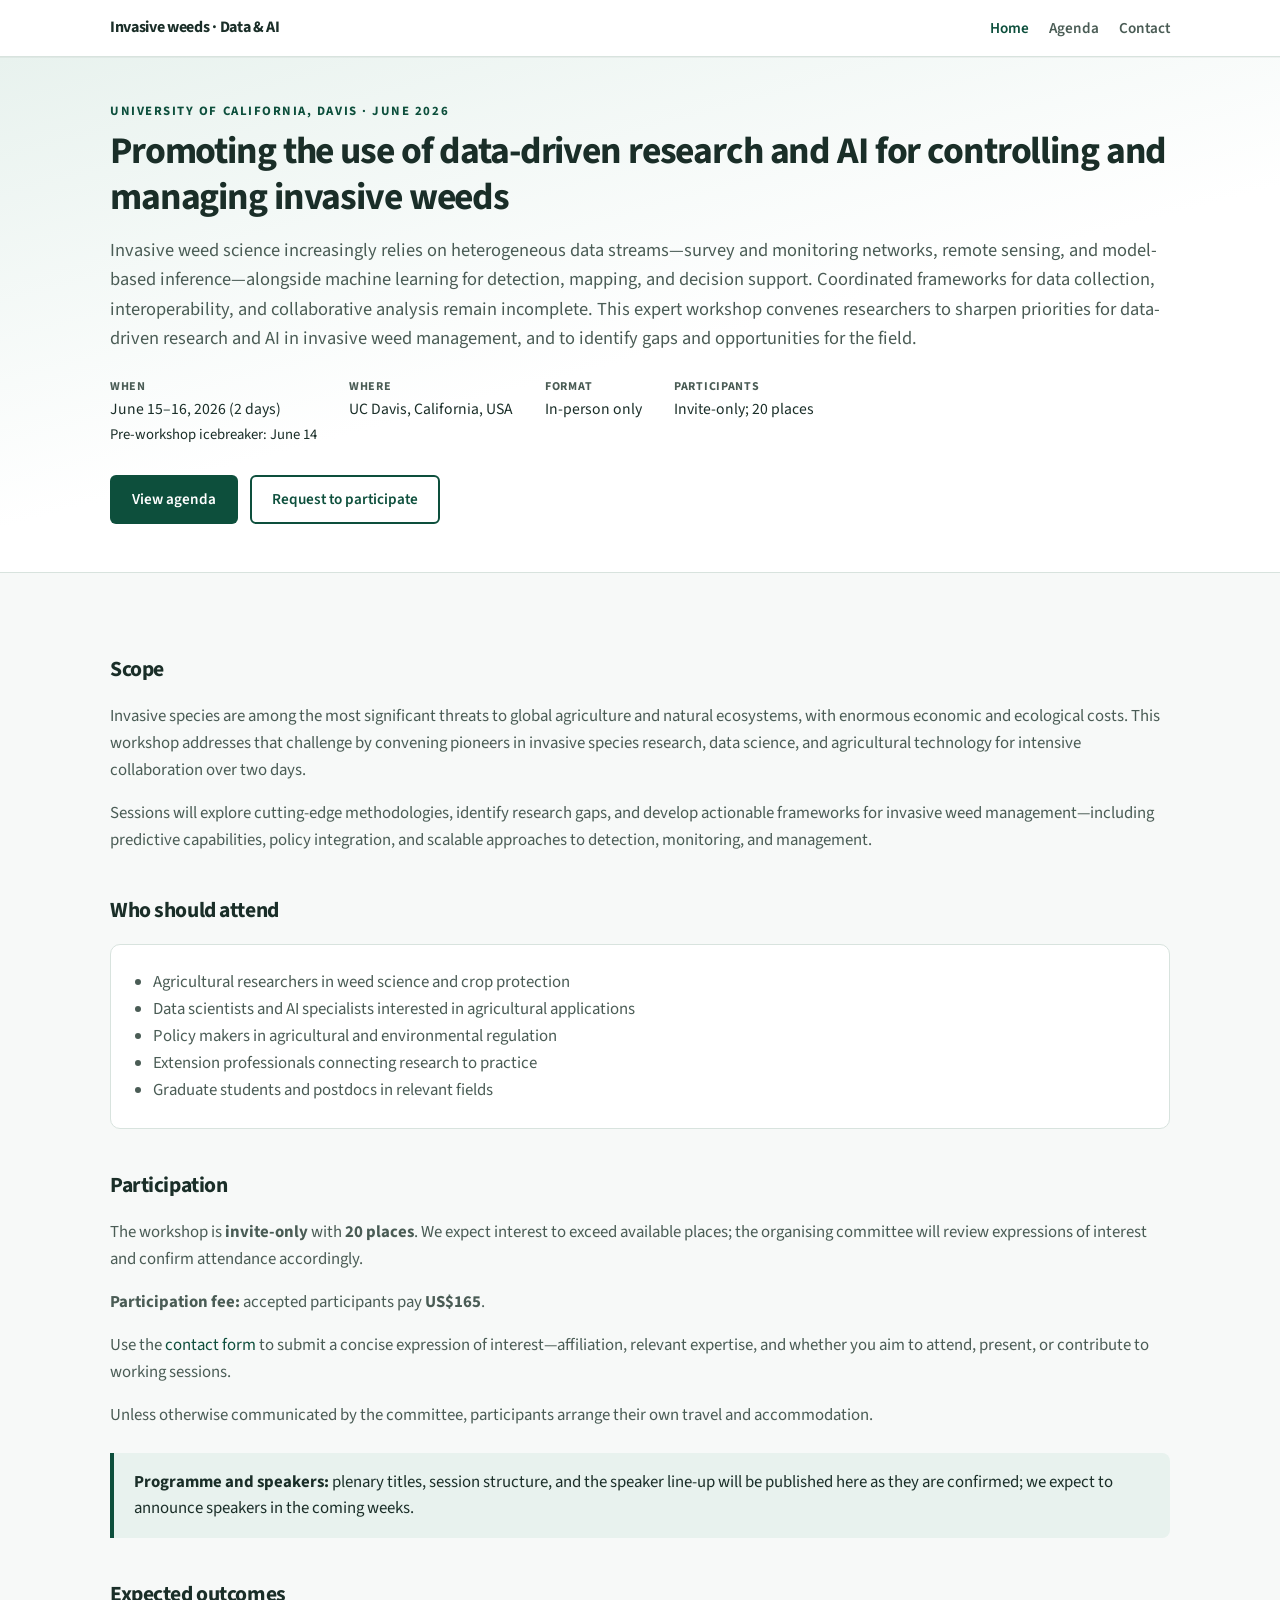
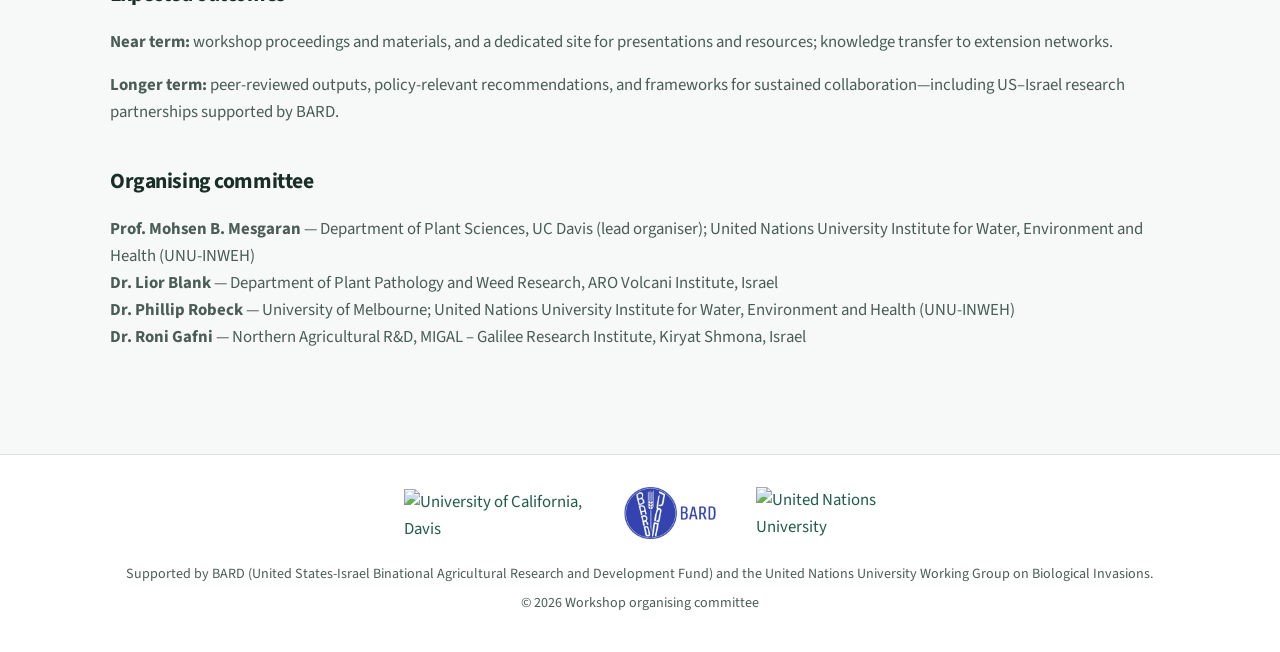
==== index.html @ 4802b9c0 "updated application form, map and access details" ====
<!DOCTYPE html>
<html lang="en">
  <head>
    <meta charset="utf-8" />
    <meta name="viewport" content="width=device-width, initial-scale=1" />
    <!-- Google tag (gtag.js) -->
    <script async src="https://www.googletagmanager.com/gtag/js?id=G-GEGCJ9L7WZ"></script>
    <script>
      window.dataLayer = window.dataLayer || [];
      function gtag(){dataLayer.push(arguments);}
      gtag("js", new Date());
      gtag("config", "G-GEGCJ9L7WZ");
    </script>
    <link rel="preconnect" href="https://fonts.googleapis.com" />
    <link rel="preconnect" href="https://fonts.gstatic.com" crossorigin />
    <link
      href="https://fonts.googleapis.com/css2?family=Source+Sans+3:ital,wght@0,400;0,600;0,700;1,400&display=swap"
      rel="stylesheet"
    />
    <link rel="stylesheet" href="css/styles.css" />

    <title>Data-driven research &amp; AI for invasive weeds — UC Davis Workshop 2026</title>
    <meta
      name="description"
      content="Invite-only UC Davis workshop (June 2026): data, models, and AI for invasive weeds. 20 places; US$165 participation fee for accepted attendees. BARD and UNU supported."
    />
  </head>
  <body>
    <div class="page-shell">
      <header class="site-header">
        <div class="site-header__inner">
          <p class="site-title">
            <a href="index.html">Invasive weeds · Data &amp; AI</a>
          </p>
          <nav aria-label="Primary">
            <ul class="nav">
              <li><a href="index.html" aria-current="page">Home</a></li>
              <li><a href="agenda.html">Agenda</a></li>
              <li><a href="contact.html">Contact</a></li>
            </ul>
          </nav>
        </div>
      </header>

      <section class="hero">
        <div class="hero__inner">
          <p class="hero__eyebrow">University of California, Davis · June 2026</p>
          <h1>
            Promoting the use of data-driven research and AI for controlling and managing
            invasive weeds
          </h1>
          <p class="hero__lead">
            Invasive weed science increasingly relies on heterogeneous data streams—survey and
            monitoring networks, remote sensing, and model-based inference—alongside machine
            learning for detection, mapping, and decision support. Coordinated frameworks for
            data collection, interoperability, and collaborative analysis remain incomplete. This
            expert workshop convenes researchers to sharpen priorities for data-driven research
            and AI in invasive weed management, and to identify gaps and opportunities for the
            field.
          </p>
          <ul class="hero__meta">
            <li>
              <div>
                <strong>When</strong>
                June 15–16, 2026 (2 days)<br />
                <span style="font-size:0.92rem">Pre-workshop icebreaker: June 14</span>
              </div>
            </li>
            <li>
              <div>
                <strong>Where</strong>
                UC Davis, California, USA
              </div>
            </li>
            <li>
              <div>
                <strong>Format</strong>
                In-person only
              </div>
            </li>
            <li>
              <div>
                <strong>Participants</strong>
                Invite-only; 20 places
              </div>
            </li>
          </ul>
          <div class="hero__actions">
            <a class="btn btn--primary" href="agenda.html">View agenda</a>
            <a class="btn btn--secondary" href="contact.html">Request to participate</a>
          </div>
        </div>
      </section>

      <main>
        <section>
          <h2>Scope</h2>
          <p>
            Invasive species are among the most significant threats to global agriculture and
            natural ecosystems, with enormous economic and ecological costs. This workshop
            addresses that challenge by convening pioneers in invasive species research, data
            science, and agricultural technology for intensive collaboration over two days.
          </p>
          <p>
            Sessions will explore cutting-edge methodologies, identify research gaps, and
            develop actionable frameworks for invasive weed management—including predictive
            capabilities, policy integration, and scalable approaches to detection,
            monitoring, and management.
          </p>
        </section>

        <section>
          <h2>Who should attend</h2>
          <div class="card">
            <ul style="margin:0;padding-left:1.25rem;color:var(--color-muted)">
              <li>Agricultural researchers in weed science and crop protection</li>
              <li>Data scientists and AI specialists interested in agricultural applications</li>
              <li>Policy makers in agricultural and environmental regulation</li>
              <li>Extension professionals connecting research to practice</li>
              <li>Graduate students and postdocs in relevant fields</li>
            </ul>
          </div>
        </section>

        <section>
          <h2>Participation</h2>
          <p>
            The workshop is <strong>invite-only</strong> with <strong>20 places</strong>. We expect
            interest to exceed available places; the organising committee will review expressions of
            interest and confirm attendance accordingly.
          </p>
          <p>
            <strong>Participation fee:</strong> accepted participants pay <strong>US$165</strong>.
          </p>
          <p>
            Use the <a href="contact.html">contact form</a> to submit a concise expression of
            interest—affiliation, relevant expertise, and whether you aim to attend, present, or
            contribute to working sessions.
          </p>
          <p>
            Unless otherwise communicated by the committee, participants arrange their own travel
            and accommodation.
          </p>
          <div class="callout">
            <p>
              <strong>Programme and speakers:</strong> plenary titles, session structure, and the
              speaker line-up will be published here as they are confirmed; we expect to announce
              speakers in the coming weeks.
            </p>
          </div>
        </section>

        <section>
          <h2>Expected outcomes</h2>
          <p>
            <strong>Near term:</strong> workshop proceedings and materials, and a dedicated
            site for presentations and resources; knowledge transfer to extension networks.
          </p>
          <p>
            <strong>Longer term:</strong> peer-reviewed outputs, policy-relevant
            recommendations, and frameworks for sustained collaboration—including US–Israel
            research partnerships supported by BARD.
          </p>
        </section>

        <section>
          <h2>Organising committee</h2>
          <p>
            <strong>Prof. Mohsen B. Mesgaran</strong> — Department of Plant Sciences, UC Davis (lead organiser); United Nations University Institute for Water, Environment and Health (UNU-INWEH)<br />
            <strong>Dr. Lior Blank</strong> — Department of Plant Pathology and Weed Research, ARO Volcani Institute, Israel<br />
            <strong>Dr. Phillip Robeck</strong> — University of Melbourne; United Nations University Institute for Water, Environment and Health (UNU-INWEH)<br />
            <strong>Dr. Roni Gafni</strong> — Northern Agricultural R&amp;D, MIGAL – Galilee Research Institute, Kiryat Shmona, Israel
          </p>
        </section>
      </main>

      <footer class="site-footer">
        <div class="site-footer__inner">
          <div class="footer-logos">
            <a href="https://www.ucdavis.edu/" title="University of California, Davis">
              <img
                src="https://regulatedplants.unu.edu/static/img/UCD-plant-science-logo.png"
                alt="University of California, Davis"
                width="180"
                height="48"
              />
            </a>
            <a href="https://www.bard-isus.com/" title="BARD — Binational Agricultural R&amp;D">
              <img
                src="assets/bard-logo.png"
                alt="BARD — United States-Israel Binational Agricultural Research and Development Fund"
                width="200"
                height="52"
              />
            </a>
            <a href="https://unu.edu/" title="United Nations University">
              <img
                src="https://regulatedplants.unu.edu/static/img/UNU-INWEH_LOGO_NV.svg"
                alt="United Nations University"
                width="120"
                height="52"
              />
            </a>
          </div>
          <div class="footer-meta">
            <p>
              Supported by BARD (United States-Israel Binational Agricultural Research and
              Development Fund) and the United Nations University Working Group on Biological
              Invasions.
            </p>
            <p>© 2026 Workshop organising committee</p>
          </div>
        </div>
      </footer>

    </div>
  </body>
</html>
---- css/styles.css ----
/* Workshop site — layout inspired by clean academic landing pages */

:root {
  --color-bg: #f7f9f8;
  --color-surface: #ffffff;
  --color-text: #1a2e28;
  --color-muted: #4a5c55;
  --color-accent: #0d4f3c;
  --color-accent-light: #e8f2ee;
  --color-border: #d8e3de;
  --font-sans: "Source Sans 3", "Segoe UI", system-ui, sans-serif;
  --max-width: 1100px;
  --header-height: 56px;
}

*, *::before, *::after { box-sizing: border-box; }
html { scroll-behavior: smooth; }
body {
  margin: 0;
  min-height: 100vh;
  font-family: var(--font-sans);
  font-size: 1.05rem;
  line-height: 1.6;
  color: var(--color-text);
  background: var(--color-bg);
}
a { color: var(--color-accent); text-decoration: none; }
a:hover { text-decoration: underline; }

.site-header {
  position: sticky;
  top: 0;
  z-index: 100;
  background: var(--color-surface);
  border-bottom: 1px solid var(--color-border);
  box-shadow: 0 1px 0 rgba(0, 0, 0, 0.04);
}
.site-header__inner {
  max-width: var(--max-width);
  margin: 0 auto;
  padding: 0 1.25rem;
  height: var(--header-height);
  display: flex;
  align-items: center;
  justify-content: space-between;
  gap: 1rem;
}
.site-title { margin: 0; font-size: 1rem; font-weight: 700; letter-spacing: -0.02em; }
.site-title a { color: var(--color-text); text-decoration: none; }
.site-title a:hover { color: var(--color-accent); text-decoration: none; }

.nav {
  display: flex;
  flex-wrap: wrap;
  gap: 0.5rem 1.25rem;
  list-style: none;
  margin: 0;
  padding: 0;
}
.nav a { font-weight: 600; font-size: 0.95rem; color: var(--color-muted); }
.nav a:hover, .nav a[aria-current="page"] { color: var(--color-accent); text-decoration: none; }

.hero {
  background: linear-gradient(165deg, var(--color-accent-light) 0%, var(--color-surface) 55%);
  border-bottom: 1px solid var(--color-border);
}
.hero__inner { max-width: var(--max-width); margin: 0 auto; padding: 2.75rem 1.25rem 3rem; }
.hero__eyebrow {
  margin: 0 0 0.5rem;
  font-size: 0.8rem;
  font-weight: 700;
  letter-spacing: 0.12em;
  text-transform: uppercase;
  color: var(--color-accent);
}
.hero h1 {
  margin: 0 0 1rem;
  font-size: clamp(1.65rem, 4vw, 2.35rem);
  font-weight: 700;
  line-height: 1.2;
  letter-spacing: -0.03em;
}
.hero__lead {
  margin: 0 0 1.5rem;
  font-size: 1.15rem;
  color: var(--color-muted);
}
.hero__meta { display: flex; flex-wrap: wrap; gap: 1rem 2rem; margin: 0; padding: 0; list-style: none; }
.hero__meta li { font-size: 0.98rem; }
.hero__meta strong {
  display: block;
  font-size: 0.75rem;
  text-transform: uppercase;
  letter-spacing: 0.06em;
  color: var(--color-muted);
}
.hero__actions { margin-top: 1.75rem; display: flex; flex-wrap: wrap; gap: 0.75rem; }

.btn {
  display: inline-block;
  padding: 0.65rem 1.25rem;
  font-weight: 600;
  font-size: 0.95rem;
  border-radius: 6px;
  border: 2px solid transparent;
  cursor: pointer;
  font-family: inherit;
  text-decoration: none;
}
.btn--primary { background: var(--color-accent); color: #fff; }
.btn--primary:hover { filter: brightness(1.06); text-decoration: none; }
.btn--secondary { background: var(--color-surface); color: var(--color-accent); border-color: var(--color-accent); }
.btn--secondary:hover { background: var(--color-accent-light); text-decoration: none; }

main { max-width: var(--max-width); margin: 0 auto; padding: 2.5rem 1.25rem 4rem; }
main.narrow { max-width: 720px; }
section { margin-bottom: 2.5rem; }
section h2 { margin: 0 0 1rem; font-size: 1.35rem; font-weight: 700; letter-spacing: -0.02em; }
section p { margin: 0 0 1rem; color: var(--color-muted); }
section p:last-child { margin-bottom: 0; }
.card {
  background: var(--color-surface);
  border: 1px solid var(--color-border);
  border-radius: 10px;
  padding: 1.5rem 1.35rem;
  margin-bottom: 1.25rem;
}
.callout {
  background: var(--color-accent-light);
  border-left: 4px solid var(--color-accent);
  padding: 1rem 1.25rem;
  margin: 1.5rem 0;
  border-radius: 0 8px 8px 0;
}
.callout p { margin: 0; color: var(--color-text); }

.agenda-day { margin-bottom: 2.5rem; }
.agenda-day h2 {
  font-size: 1.25rem;
  padding-bottom: 0.5rem;
  border-bottom: 2px solid var(--color-accent);
  display: inline-block;
}
.time-block { margin: 1.25rem 0; padding-left: 0.5rem; border-left: 3px solid var(--color-border); }
.time-block__when { font-weight: 700; font-size: 0.9rem; color: var(--color-accent); margin-bottom: 0.35rem; }
.time-block h3 { margin: 0 0 0.5rem; font-size: 1.05rem; color: var(--color-text); }
.time-block ul { margin: 0.35rem 0 0; padding-left: 1.25rem; color: var(--color-muted); font-size: 0.98rem; }
.time-block .speakers { font-size: 0.95rem; font-style: italic; color: var(--color-muted); margin: 0.25rem 0 0; }
.sub-block { margin: 0.85rem 0 0 0.75rem; padding: 0.65rem 0 0.65rem 1rem; border-left: 2px dashed var(--color-border); }

.form-grid { display: grid; gap: 1rem; }
label { display: block; font-weight: 600; font-size: 0.9rem; margin-bottom: 0.35rem; }
.form-fieldset {
  margin: 0;
  padding: 0;
  border: none;
  min-width: 0;
}
.form-fieldset legend {
  padding: 0;
  margin-bottom: 0.35rem;
  font-weight: 600;
  font-size: 0.9rem;
}
input[type="text"], input[type="email"], textarea,
select {
  width: 100%;
  padding: 0.65rem 0.85rem;
  font-family: inherit;
  font-size: 1rem;
  border: 1px solid var(--color-border);
  border-radius: 6px;
  background: var(--color-surface);
}
input[type="file"] {
  width: 100%;
  max-width: 100%;
  padding: 0.5rem 0;
  font-family: inherit;
  font-size: 0.95rem;
  color: var(--color-text);
}
input[type="file"]::file-selector-button {
  margin-right: 0.75rem;
  padding: 0.5rem 0.85rem;
  font-family: inherit;
  font-size: 0.95rem;
  font-weight: 600;
  border: 1px solid var(--color-border);
  border-radius: 6px;
  background: var(--color-surface);
  color: var(--color-accent);
  cursor: pointer;
}
input[type="file"]::file-selector-button:hover {
  background: var(--color-accent-light);
}
.form-cv[hidden] { display: none !important; }
input:focus, textarea:focus, select:focus { outline: 2px solid var(--color-accent); outline-offset: 1px; }
input[type="file"]:focus { outline: 2px solid var(--color-accent); outline-offset: 1px; border-radius: 6px; }
textarea { min-height: 140px; resize: vertical; }
.form-hint { font-size: 0.85rem; color: var(--color-muted); margin: 0.25rem 0 0; }

.card__h3 {
  margin: 1.35rem 0 0.5rem;
  font-size: 1.05rem;
  font-weight: 700;
  letter-spacing: -0.02em;
  color: var(--color-text);
}
.card__h3:first-of-type { margin-top: 0; }

.map-embed {
  position: relative;
  width: 100%;
  border-radius: 10px;
  overflow: hidden;
  border: 1px solid var(--color-border);
  aspect-ratio: 16 / 10;
  min-height: 260px;
  background: var(--color-border);
}
.map-embed__canvas {
  position: absolute;
  inset: 0;
  width: 100%;
  height: 100%;
  z-index: 0;
}
.map-embed .leaflet-container {
  font-family: inherit;
}
.map-embed .leaflet-popup-content-wrapper {
  border-radius: 8px;
}
.map-embed iframe {
  position: absolute;
  inset: 0;
  width: 100%;
  height: 100%;
  border: 0;
}

.hotel-list {
  margin: 0;
  padding: 0;
  list-style: none;
}
.hotel-list li {
  margin-bottom: 0.9rem;
  padding-bottom: 0.9rem;
  border-bottom: 1px solid var(--color-border);
}
.hotel-list li:last-child {
  margin-bottom: 0;
  padding-bottom: 0;
  border-bottom: none;
}
.hotel-list a { font-weight: 600; }
.hotel-list__meta {
  display: block;
  margin-top: 0.25rem;
  font-size: 0.9rem;
  color: var(--color-muted);
}

.site-footer {
  margin-top: auto;
  background: var(--color-surface);
  border-top: 1px solid var(--color-border);
  padding: 2rem 1.25rem;
}
.site-footer__inner { max-width: var(--max-width); margin: 0 auto; }
.footer-logos {
  display: flex;
  flex-wrap: wrap;
  align-items: center;
  justify-content: center;
  gap: 2rem 2.5rem;
  margin-bottom: 1.5rem;
}
.footer-logos a { display: flex; align-items: center; justify-content: center; opacity: 0.92; }
.footer-logos a:hover { opacity: 1; }
.footer-logos img { max-height: 52px; width: auto; max-width: 200px; object-fit: contain; }
.footer-meta { text-align: center; font-size: 0.88rem; color: var(--color-muted); }
.footer-meta p { margin: 0.35rem 0; }
.page-shell { min-height: 100vh; display: flex; flex-direction: column; }

@media (max-width: 640px) {
  .site-header__inner { flex-direction: column; height: auto; padding-top: 0.85rem; padding-bottom: 0.85rem; align-items: flex-start; }
  .nav { width: 100%; }
}
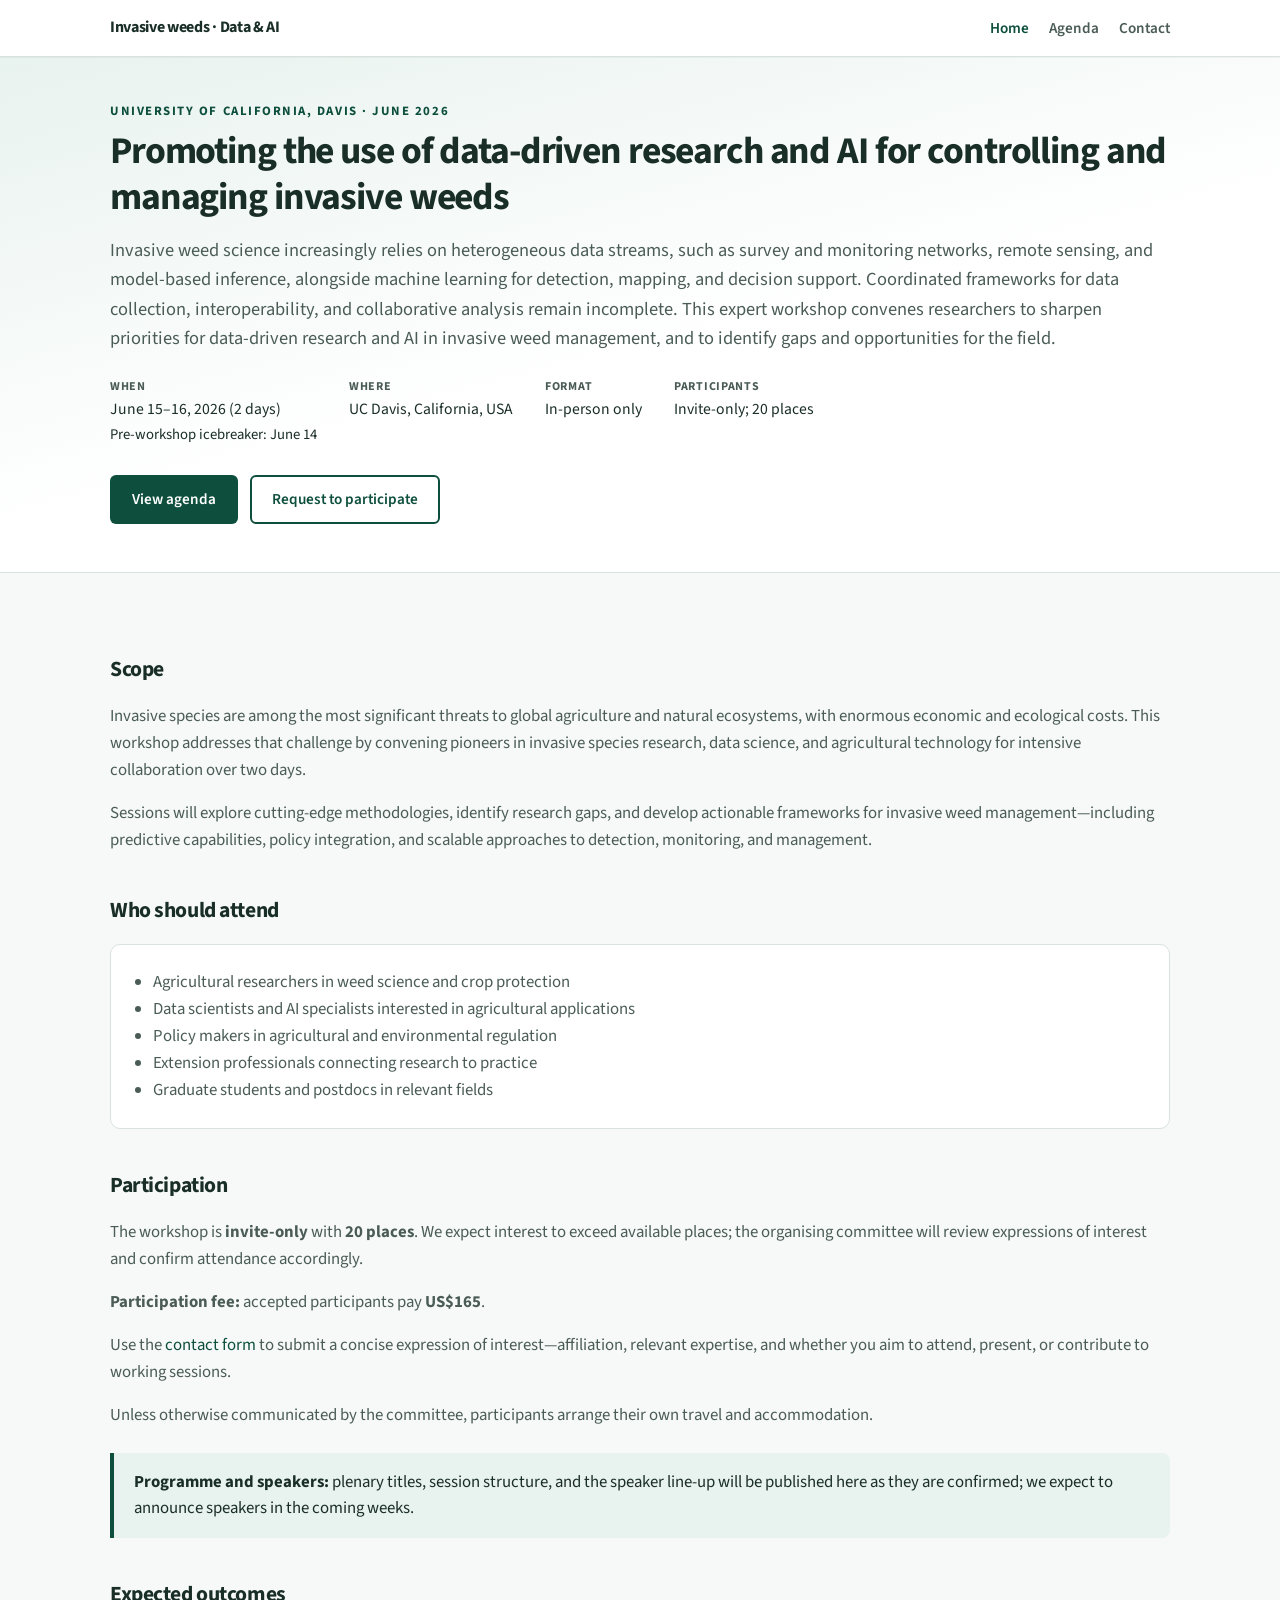
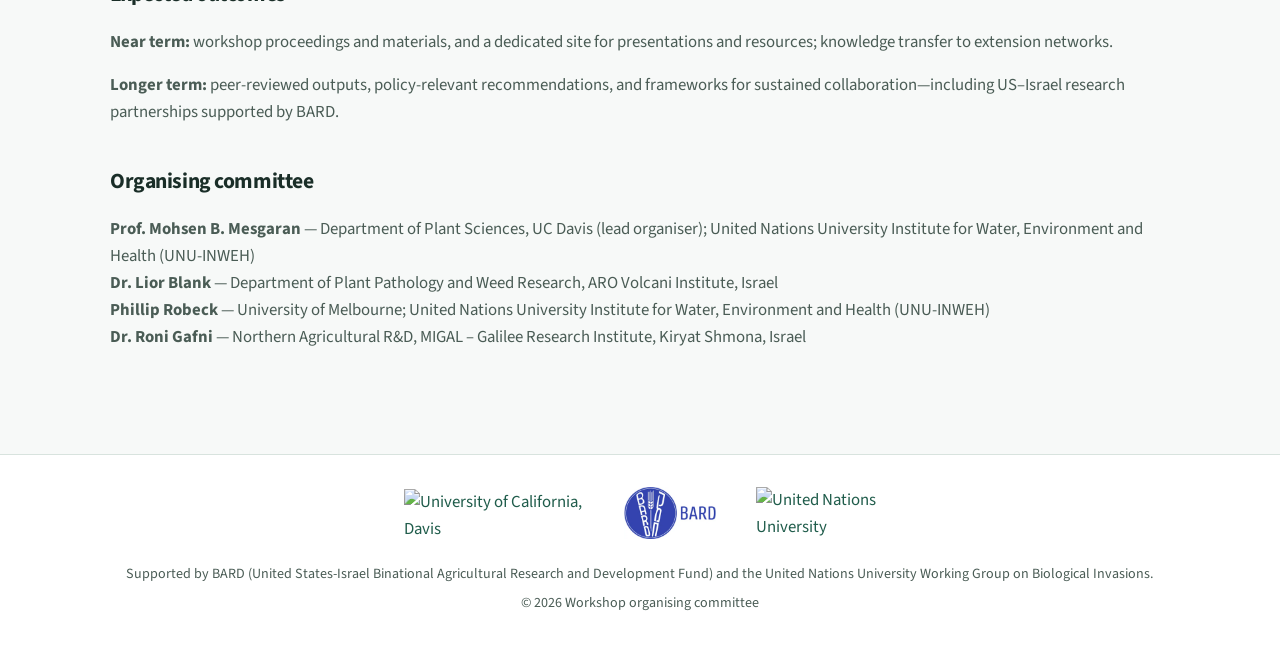
==== commit f603a388: "agenda clean up" ====
--- a/index.html
+++ b/index.html
@@ -50,8 +50,8 @@
             invasive weeds
           </h1>
           <p class="hero__lead">
-            Invasive weed science increasingly relies on heterogeneous data streams—survey and
-            monitoring networks, remote sensing, and model-based inference—alongside machine
+            Invasive weed science increasingly relies on heterogeneous data streams, such as survey and
+            monitoring networks, remote sensing, and model-based inference, alongside machine
             learning for detection, mapping, and decision support. Coordinated frameworks for
             data collection, interoperability, and collaborative analysis remain incomplete. This
             expert workshop convenes researchers to sharpen priorities for data-driven research
@@ -168,7 +168,7 @@
           <p>
             <strong>Prof. Mohsen B. Mesgaran</strong> — Department of Plant Sciences, UC Davis (lead organiser); United Nations University Institute for Water, Environment and Health (UNU-INWEH)<br />
             <strong>Dr. Lior Blank</strong> — Department of Plant Pathology and Weed Research, ARO Volcani Institute, Israel<br />
-            <strong>Dr. Phillip Robeck</strong> — University of Melbourne; United Nations University Institute for Water, Environment and Health (UNU-INWEH)<br />
+            <strong>Phillip Robeck</strong> — University of Melbourne; United Nations University Institute for Water, Environment and Health (UNU-INWEH)<br />
             <strong>Dr. Roni Gafni</strong> — Northern Agricultural R&amp;D, MIGAL – Galilee Research Institute, Kiryat Shmona, Israel
           </p>
         </section>
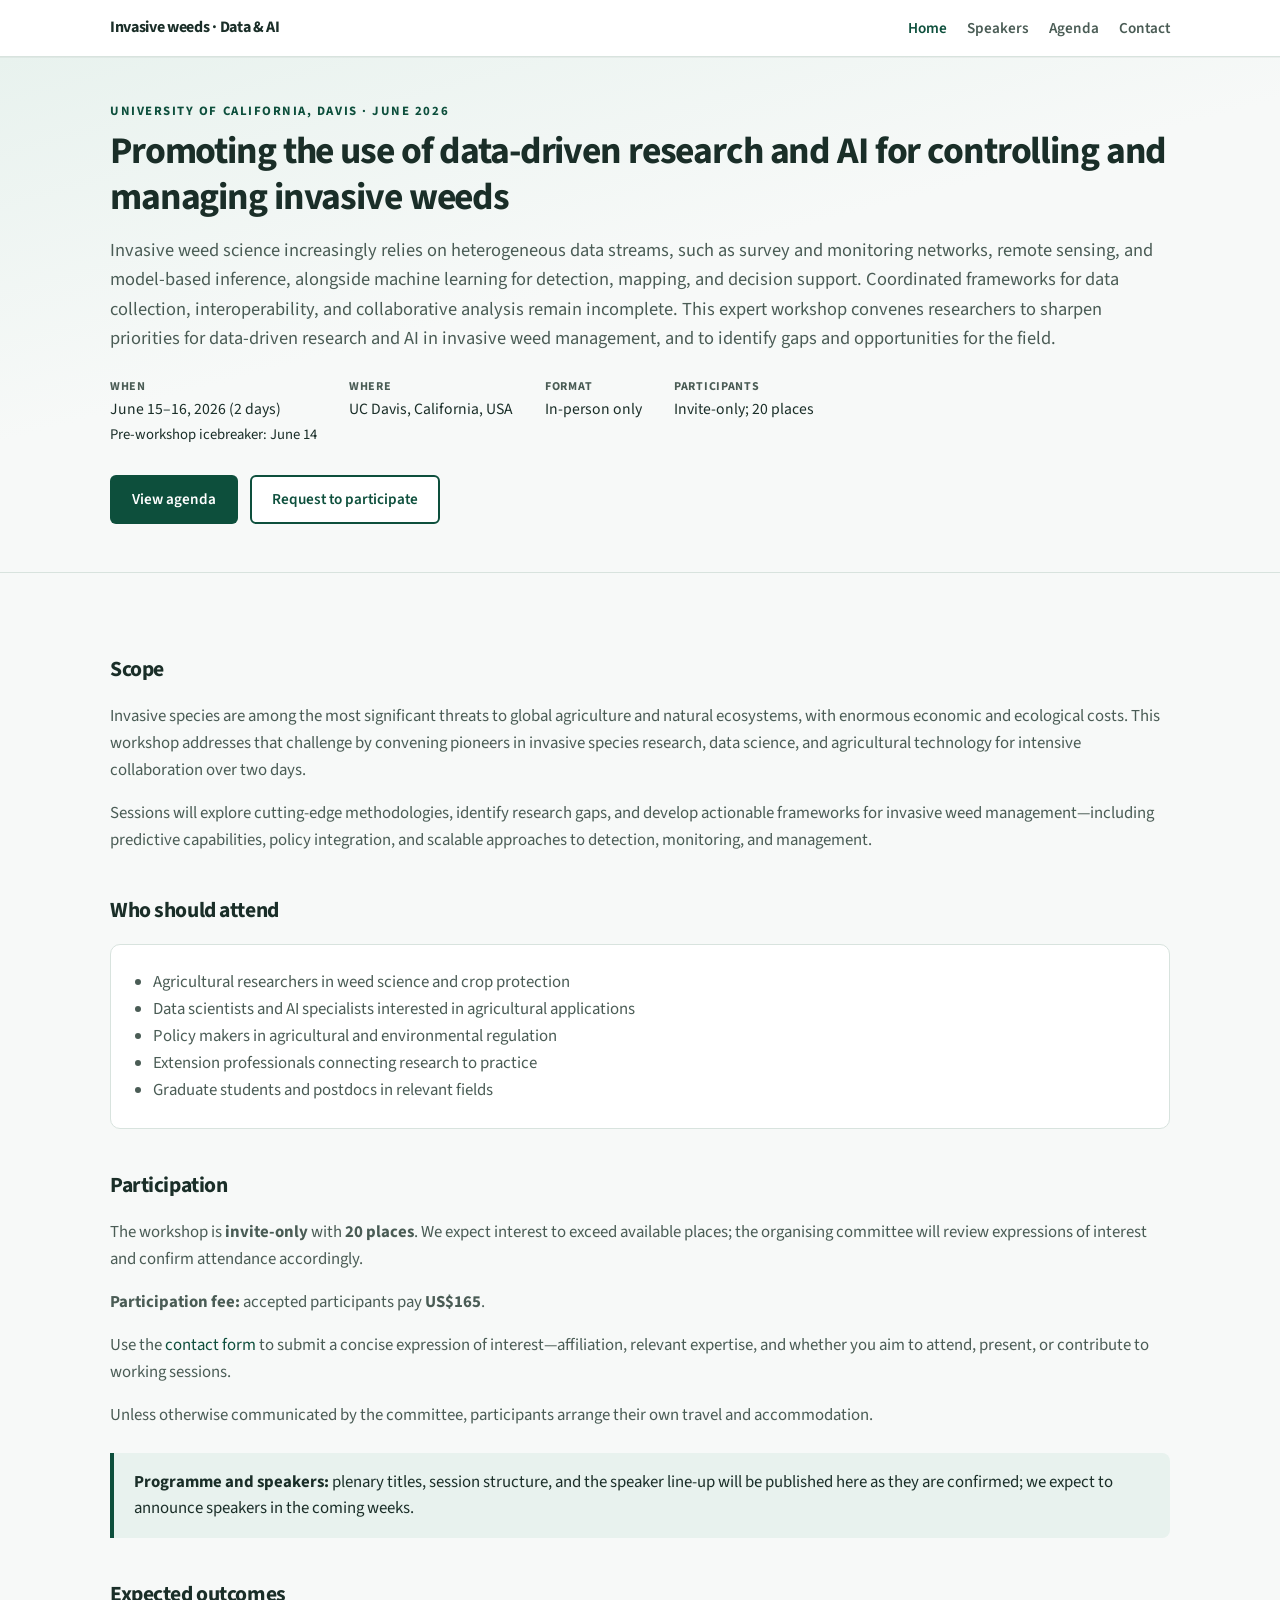
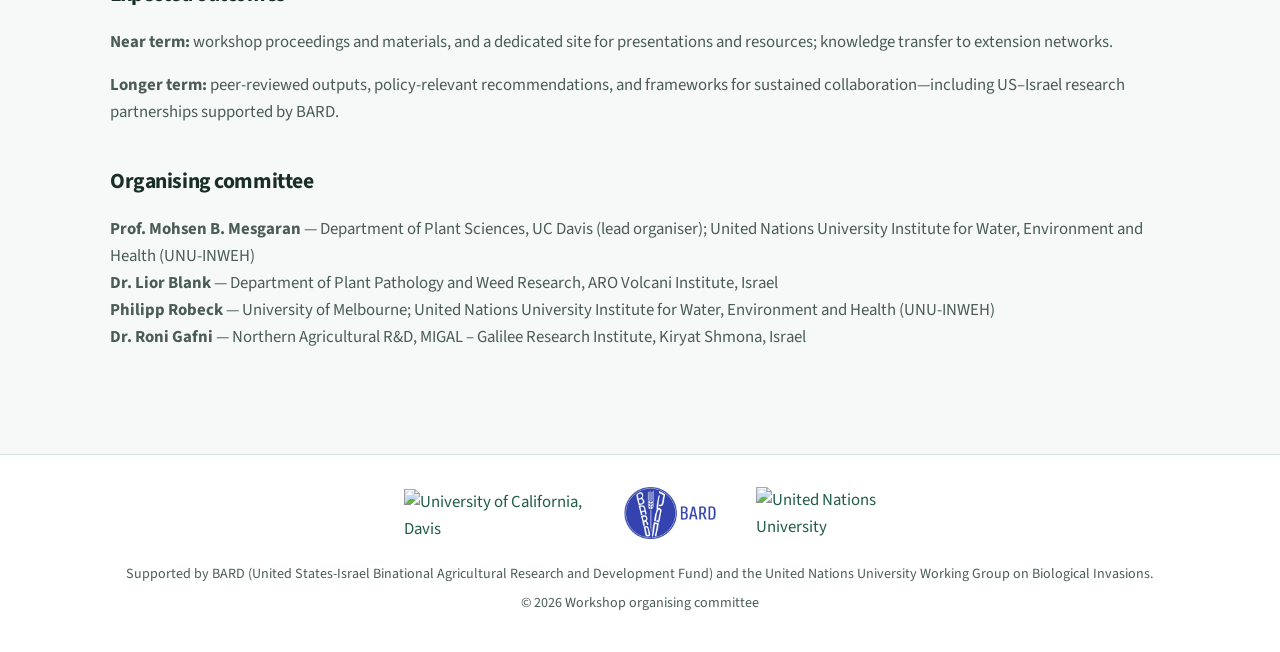
==== commit b148a488: "speakers added" ====
--- a/index.html
+++ b/index.html
@@ -35,6 +35,7 @@
           <nav aria-label="Primary">
             <ul class="nav">
               <li><a href="index.html" aria-current="page">Home</a></li>
+              <li><a href="speakers.html">Speakers</a></li>
               <li><a href="agenda.html">Agenda</a></li>
               <li><a href="contact.html">Contact</a></li>
             </ul>
@@ -168,7 +169,7 @@
           <p>
             <strong>Prof. Mohsen B. Mesgaran</strong> — Department of Plant Sciences, UC Davis (lead organiser); United Nations University Institute for Water, Environment and Health (UNU-INWEH)<br />
             <strong>Dr. Lior Blank</strong> — Department of Plant Pathology and Weed Research, ARO Volcani Institute, Israel<br />
-            <strong>Phillip Robeck</strong> — University of Melbourne; United Nations University Institute for Water, Environment and Health (UNU-INWEH)<br />
+            <strong>Philipp Robeck</strong> — University of Melbourne; United Nations University Institute for Water, Environment and Health (UNU-INWEH)<br />
             <strong>Dr. Roni Gafni</strong> — Northern Agricultural R&amp;D, MIGAL – Galilee Research Institute, Kiryat Shmona, Israel
           </p>
         </section>
--- a/css/styles.css
+++ b/css/styles.css
@@ -61,10 +61,19 @@
 .nav a:hover, .nav a[aria-current="page"] { color: var(--color-accent); text-decoration: none; }
 
 .hero {
-  background: linear-gradient(165deg, var(--color-accent-light) 0%, var(--color-surface) 55%);
+  background: linear-gradient(
+    165deg,
+    var(--color-accent-light) 0%,
+    var(--color-bg) 45%,
+    var(--color-bg) 100%
+  );
   border-bottom: 1px solid var(--color-border);
 }
-.hero__inner { max-width: var(--max-width); margin: 0 auto; padding: 2.75rem 1.25rem 3rem; }
+.hero__inner {
+  max-width: var(--max-width);
+  margin: 0 auto;
+  padding: 2.75rem 1.25rem 3rem;
+}
 .hero__eyebrow {
   margin: 0 0 0.5rem;
   font-size: 0.8rem;
@@ -286,8 +295,84 @@
 .footer-meta p { margin: 0.35rem 0; }
 .page-shell { min-height: 100vh; display: flex; flex-direction: column; }
 
+/* Speakers grid */
+.speakers-grid {
+  display: grid;
+  grid-template-columns: repeat(auto-fill, minmax(200px, 1fr));
+  gap: 1.5rem;
+  margin-top: 1.5rem;
+}
+.speaker-card {
+  background: var(--color-surface);
+  border: 1px solid var(--color-border);
+  border-radius: 12px;
+  padding: 1.5rem 1.25rem 1.25rem;
+  display: flex;
+  flex-direction: column;
+  align-items: center;
+  text-align: center;
+  gap: 0.75rem;
+  transition: box-shadow 0.15s, transform 0.15s;
+}
+.speaker-card:hover {
+  box-shadow: 0 4px 18px rgba(13, 79, 60, 0.10);
+  transform: translateY(-2px);
+}
+.speaker-card--tbc {
+  opacity: 0.55;
+  border-style: dashed;
+}
+.speaker-avatar {
+  width: 80px;
+  height: 80px;
+  border-radius: 50%;
+  background: var(--color-accent-light);
+  border: 2px solid var(--color-border);
+  display: flex;
+  align-items: center;
+  justify-content: center;
+  font-size: 1.45rem;
+  font-weight: 700;
+  color: var(--color-accent);
+  letter-spacing: -0.03em;
+  overflow: hidden;
+  flex-shrink: 0;
+}
+.speaker-avatar img {
+  width: 100%;
+  height: 100%;
+  object-fit: cover;
+}
+.speaker-name {
+  font-weight: 700;
+  font-size: 1rem;
+  color: var(--color-text);
+  line-height: 1.3;
+  margin: 0;
+}
+.speaker-name a {
+  color: var(--color-text);
+  text-decoration: none;
+}
+.speaker-name a:hover {
+  color: var(--color-accent);
+  text-decoration: underline;
+}
+.speaker-affiliation {
+  font-size: 0.87rem;
+  color: var(--color-muted);
+  line-height: 1.4;
+  margin: 0;
+}
+.speakers-note {
+  margin-top: 2rem;
+  font-size: 0.92rem;
+  color: var(--color-muted);
+}
+
 @media (max-width: 640px) {
   .site-header__inner { flex-direction: column; height: auto; padding-top: 0.85rem; padding-bottom: 0.85rem; align-items: flex-start; }
   .nav { width: 100%; }
-}
-
+  .speakers-grid { grid-template-columns: repeat(auto-fill, minmax(150px, 1fr)); gap: 1rem; }
+}
+
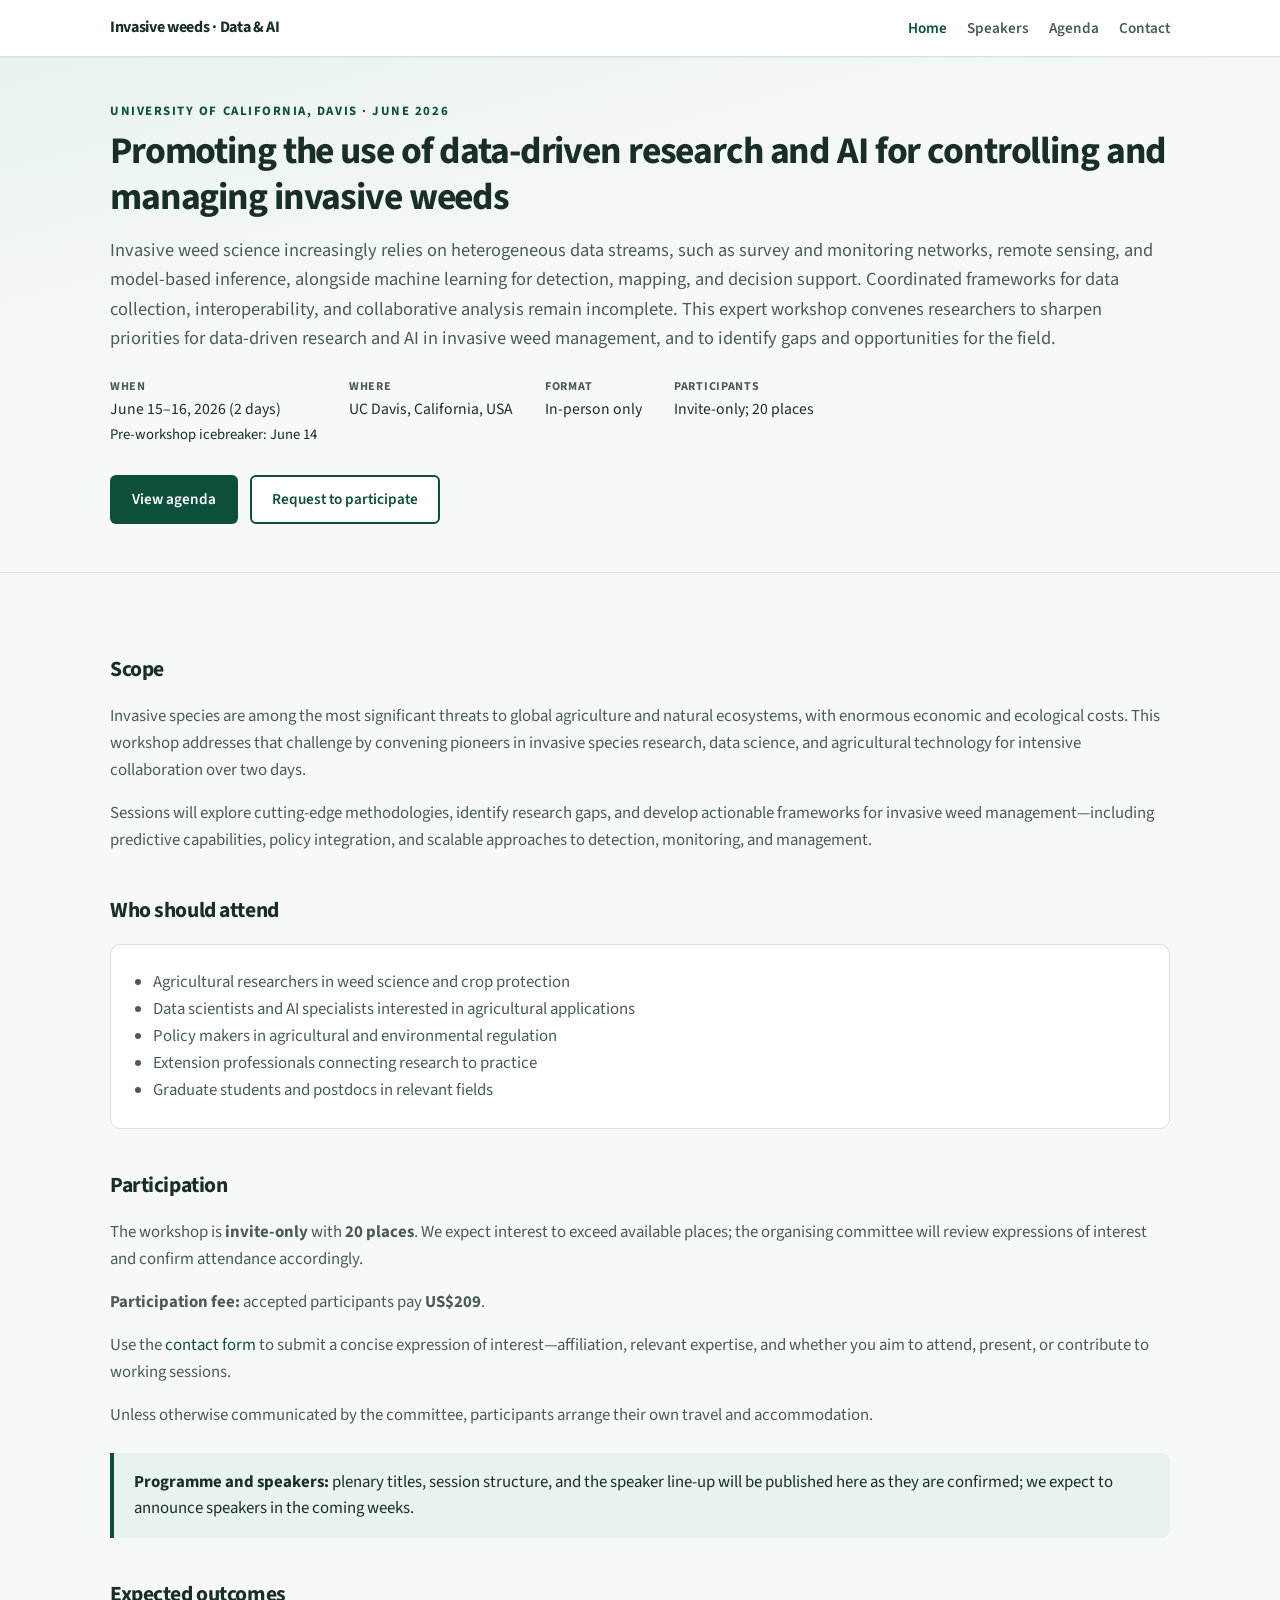
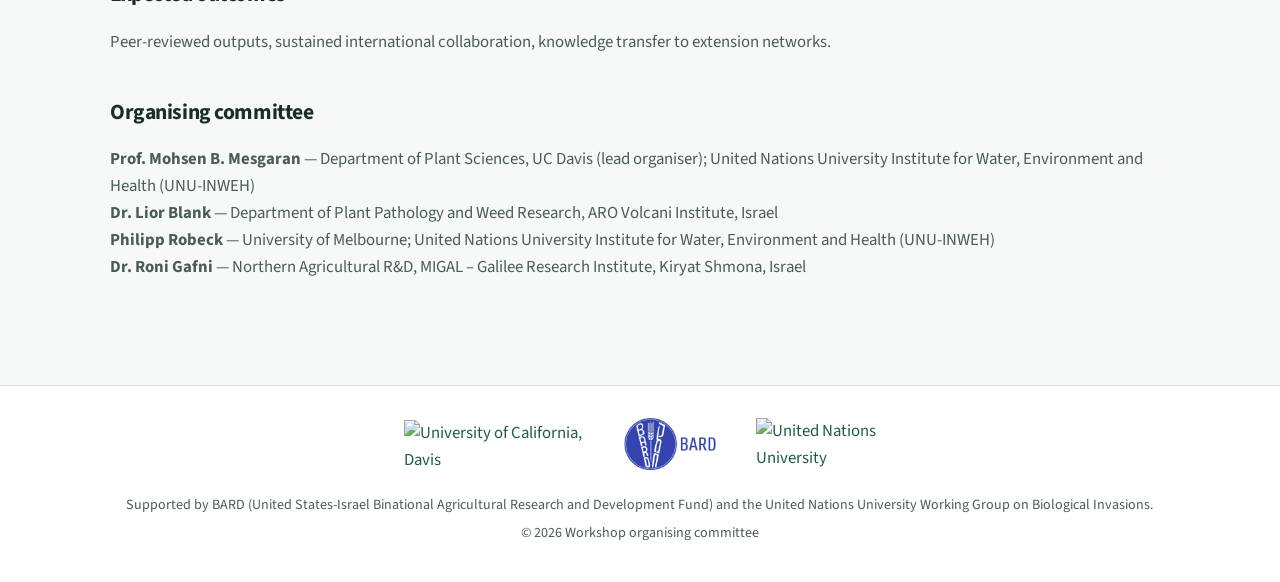
==== commit f8c771d9: "fee changed" ====
--- a/index.html
+++ b/index.html
@@ -22,7 +22,7 @@
     <title>Data-driven research &amp; AI for invasive weeds — UC Davis Workshop 2026</title>
     <meta
       name="description"
-      content="Invite-only UC Davis workshop (June 2026): data, models, and AI for invasive weeds. 20 places; US$165 participation fee for accepted attendees. BARD and UNU supported."
+      content="Invite-only UC Davis workshop (June 2026): data, models, and AI for invasive weeds. 20 places; US$209 participation fee for accepted attendees. BARD and UNU supported."
     />
   </head>
   <body>
@@ -131,7 +131,7 @@
             interest and confirm attendance accordingly.
           </p>
           <p>
-            <strong>Participation fee:</strong> accepted participants pay <strong>US$165</strong>.
+            <strong>Participation fee:</strong> accepted participants pay <strong>US$209</strong>.
           </p>
           <p>
             Use the <a href="contact.html">contact form</a> to submit a concise expression of
@@ -154,13 +154,7 @@
         <section>
           <h2>Expected outcomes</h2>
           <p>
-            <strong>Near term:</strong> workshop proceedings and materials, and a dedicated
-            site for presentations and resources; knowledge transfer to extension networks.
-          </p>
-          <p>
-            <strong>Longer term:</strong> peer-reviewed outputs, policy-relevant
-            recommendations, and frameworks for sustained collaboration—including US–Israel
-            research partnerships supported by BARD.
+            Peer-reviewed outputs, sustained international collaboration, knowledge transfer to extension networks.
           </p>
         </section>
 
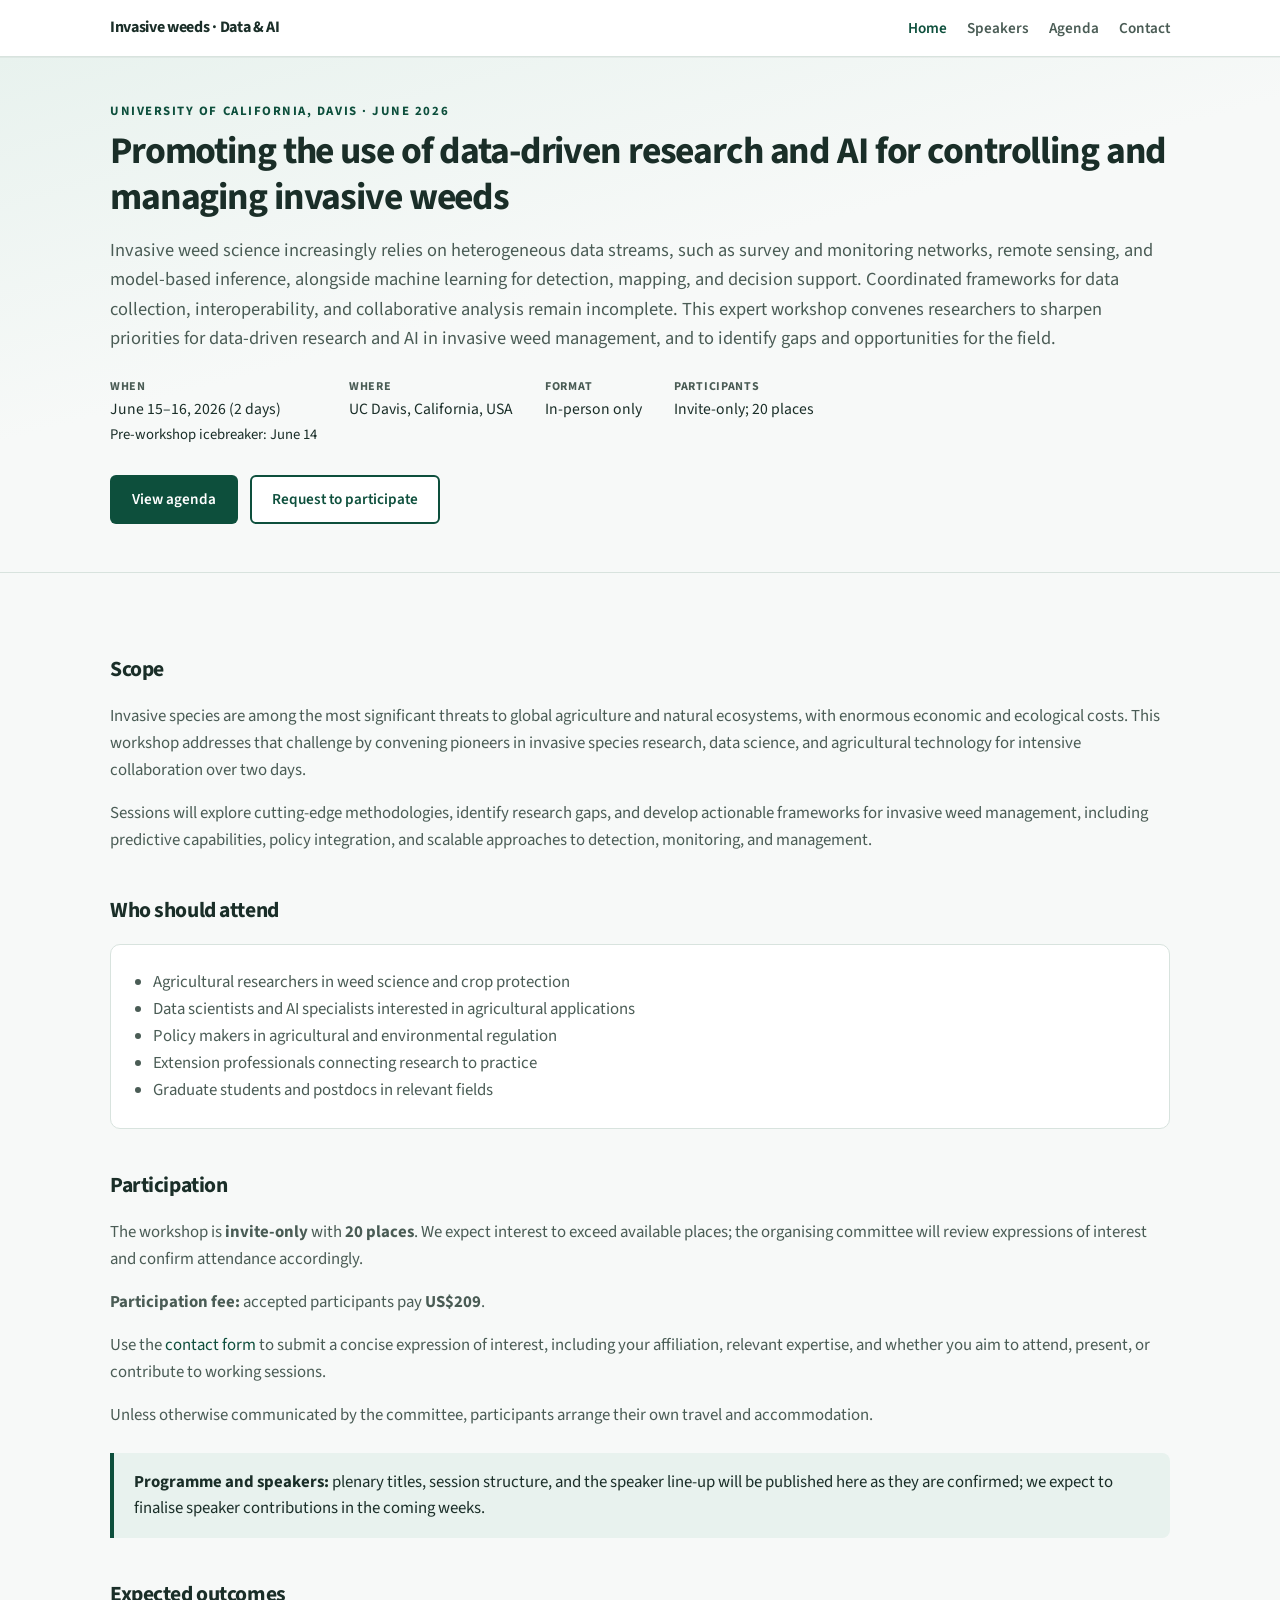
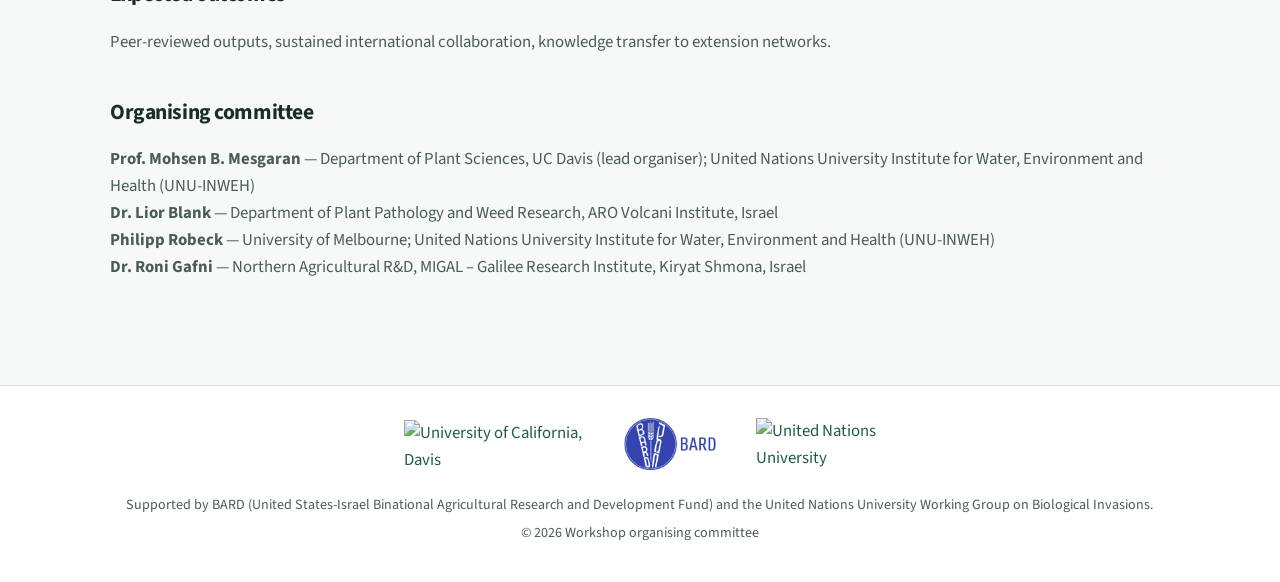
==== commit a87587f8: "text changes" ====
--- a/index.html
+++ b/index.html
@@ -104,7 +104,7 @@
           </p>
           <p>
             Sessions will explore cutting-edge methodologies, identify research gaps, and
-            develop actionable frameworks for invasive weed management—including predictive
+            develop actionable frameworks for invasive weed management, including predictive
             capabilities, policy integration, and scalable approaches to detection,
             monitoring, and management.
           </p>
@@ -135,7 +135,7 @@
           </p>
           <p>
             Use the <a href="contact.html">contact form</a> to submit a concise expression of
-            interest—affiliation, relevant expertise, and whether you aim to attend, present, or
+            interest, including your affiliation, relevant expertise, and whether you aim to attend, present, or
             contribute to working sessions.
           </p>
           <p>
@@ -145,8 +145,8 @@
           <div class="callout">
             <p>
               <strong>Programme and speakers:</strong> plenary titles, session structure, and the
-              speaker line-up will be published here as they are confirmed; we expect to announce
-              speakers in the coming weeks.
+              speaker line-up will be published here as they are confirmed; we expect to finalise
+              speaker contributions in the coming weeks.
             </p>
           </div>
         </section>
--- a/css/styles.css
+++ b/css/styles.css
@@ -298,7 +298,7 @@
 /* Speakers grid */
 .speakers-grid {
   display: grid;
-  grid-template-columns: repeat(auto-fill, minmax(200px, 1fr));
+  grid-template-columns: repeat(5, 1fr);
   gap: 1.5rem;
   margin-top: 1.5rem;
 }
@@ -373,6 +373,6 @@
 @media (max-width: 640px) {
   .site-header__inner { flex-direction: column; height: auto; padding-top: 0.85rem; padding-bottom: 0.85rem; align-items: flex-start; }
   .nav { width: 100%; }
-  .speakers-grid { grid-template-columns: repeat(auto-fill, minmax(150px, 1fr)); gap: 1rem; }
-}
-
+  .speakers-grid { grid-template-columns: repeat(2, 1fr); gap: 1rem; }
+}
+
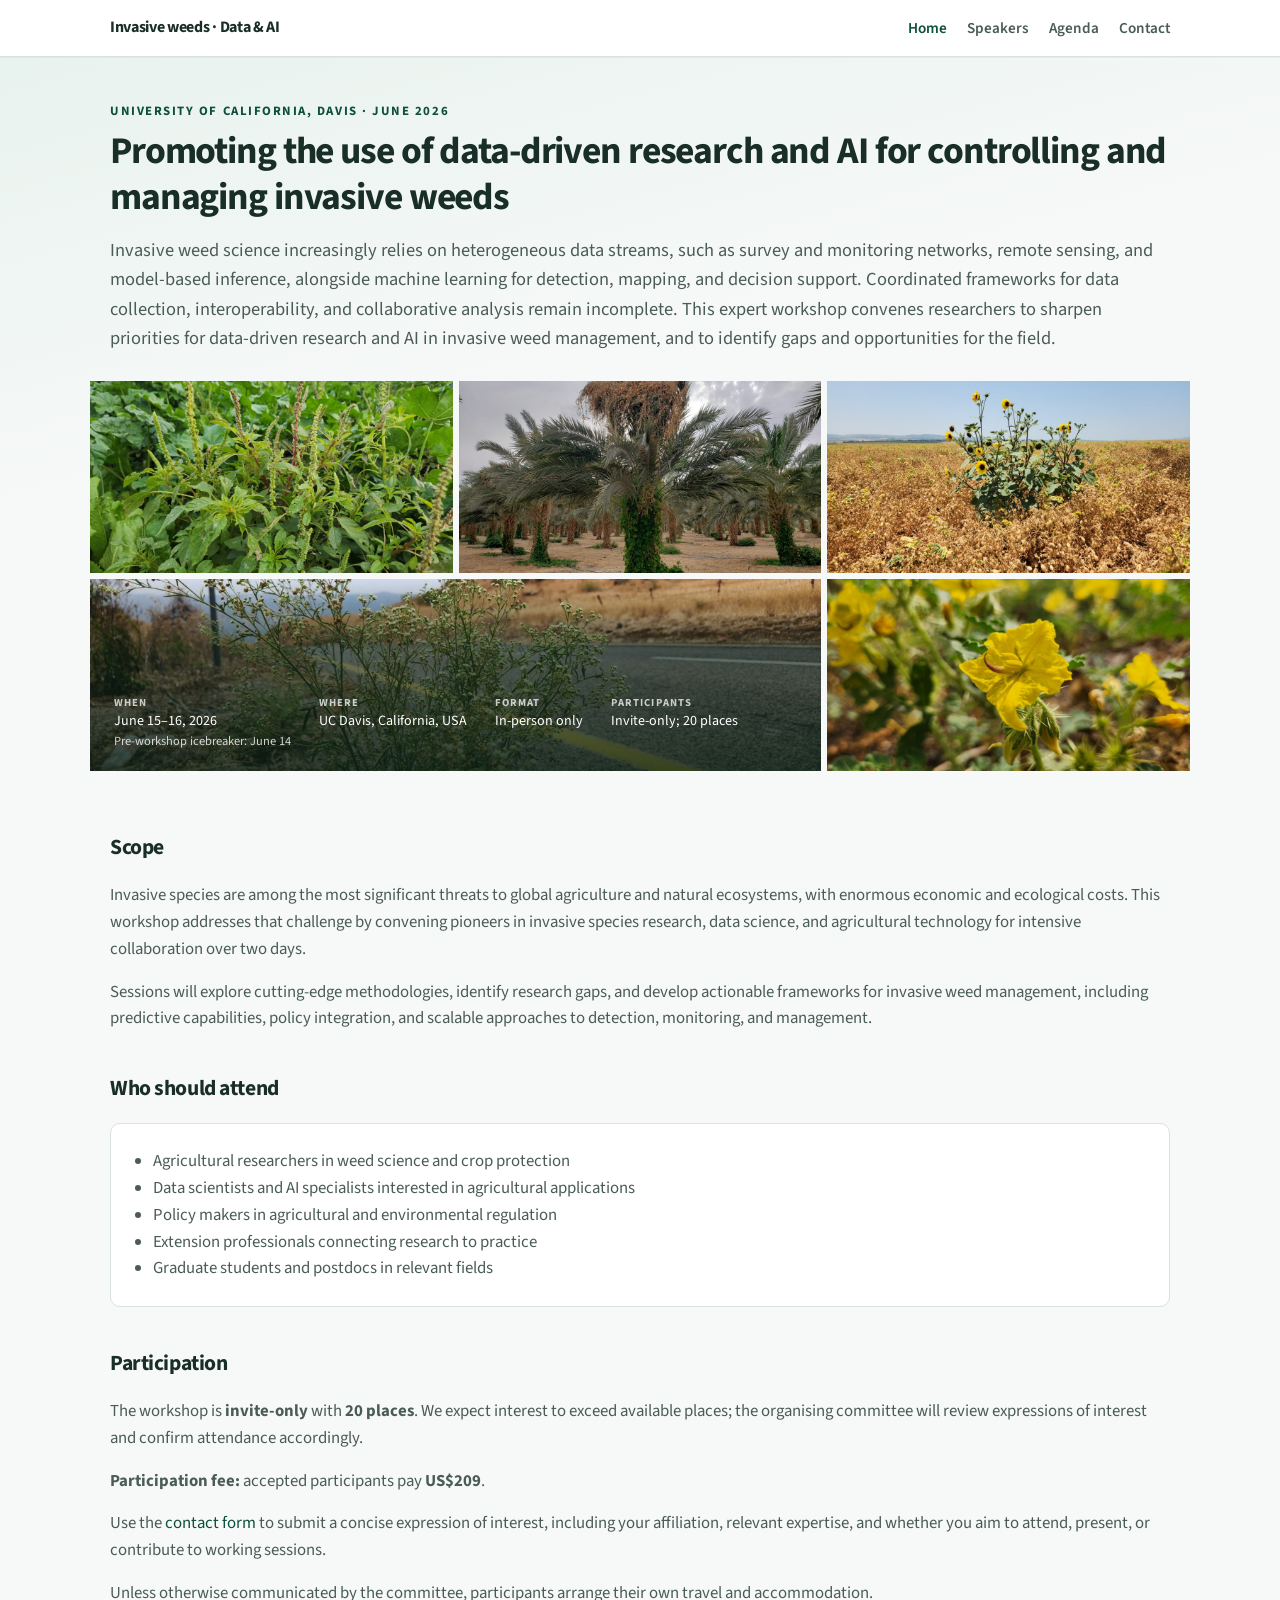
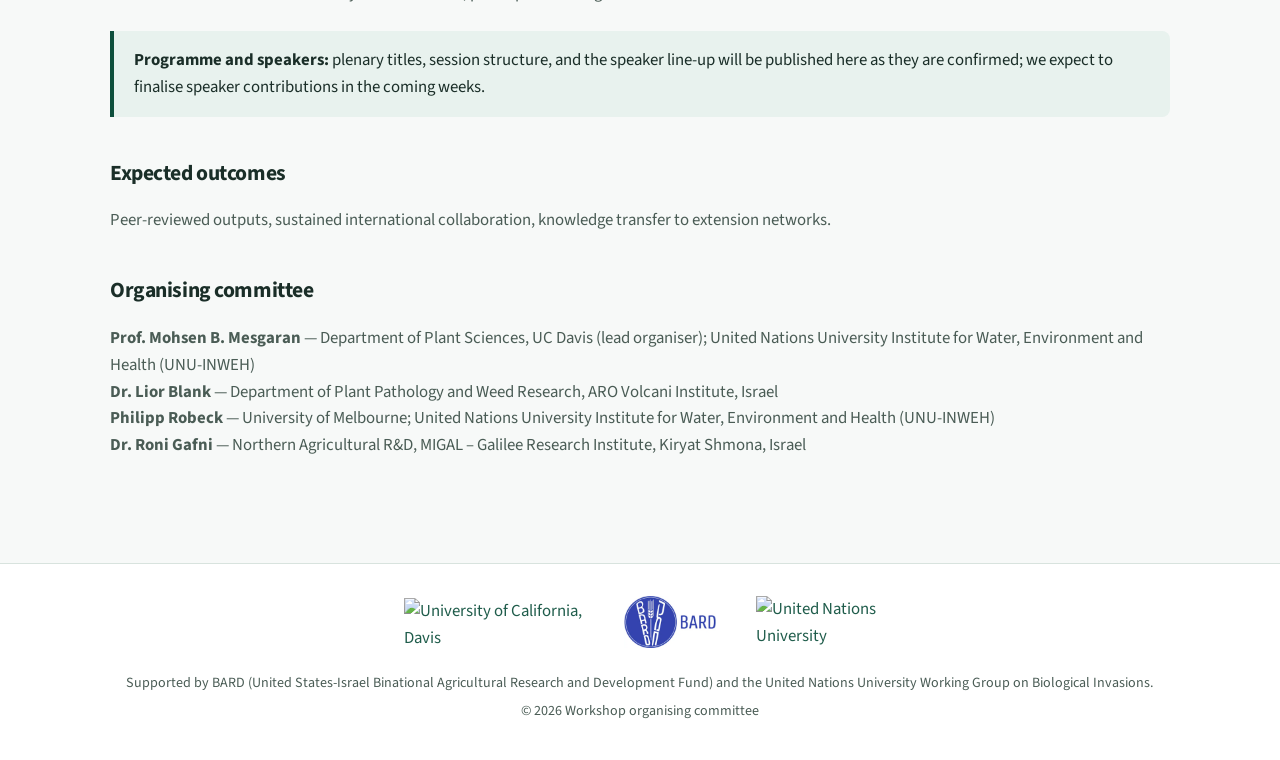
==== commit bc0310b0: "images for frontpage" ====
--- a/index.html
+++ b/index.html
@@ -59,36 +59,57 @@
             and AI in invasive weed management, and to identify gaps and opportunities for the
             field.
           </p>
-          <ul class="hero__meta">
-            <li>
-              <div>
-                <strong>When</strong>
-                June 15–16, 2026 (2 days)<br />
-                <span style="font-size:0.92rem">Pre-workshop icebreaker: June 14</span>
-              </div>
-            </li>
-            <li>
-              <div>
-                <strong>Where</strong>
-                UC Davis, California, USA
-              </div>
-            </li>
-            <li>
-              <div>
-                <strong>Format</strong>
-                In-person only
-              </div>
-            </li>
-            <li>
-              <div>
-                <strong>Participants</strong>
-                Invite-only; 20 places
-              </div>
-            </li>
-          </ul>
-          <div class="hero__actions">
-            <a class="btn btn--primary" href="agenda.html">View agenda</a>
-            <a class="btn btn--secondary" href="contact.html">Request to participate</a>
+        </div>
+        <div class="photo-mosaic-wrap">
+          <div class="photo-mosaic">
+            <div class="photo-mosaic__item">
+              <img src="assets/gallery/mosaic-1.jpg" alt="Amaranth weeds in an agricultural field" />
+              <div class="photo-mosaic__item-overlay">
+                <a class="btn btn--ghost" href="agenda.html">View agenda</a>
+              </div>
+            </div>
+            <div class="photo-mosaic__item">
+              <img src="assets/gallery/mosaic-2.jpg" alt="Roadside invasive weed" />
+              <div class="photo-mosaic__item-overlay">
+                <a class="btn btn--ghost" href="speakers.html">Meet the speakers</a>
+              </div>
+            </div>
+            <div class="photo-mosaic__item">
+              <img src="assets/gallery/mosaic-3.jpg" alt="Parasitic vine climbing a date palm" />
+              <div class="photo-mosaic__item-overlay">
+                <a class="btn btn--ghost" href="contact.html">Request to participate</a>
+              </div>
+            </div>
+            <div class="photo-mosaic__item photo-mosaic__item--wide">
+              <img src="assets/gallery/mosaic-4.jpg" alt="Yellow-flowering invasive weed close-up" />
+              <div class="photo-mosaic__item-overlay photo-mosaic__item-overlay--info">
+                <ul class="mosaic-meta">
+                  <li>
+                    <strong>When</strong>
+                    June 15–16, 2026<br>
+                    <span>Pre-workshop icebreaker: June 14</span>
+                  </li>
+                  <li>
+                    <strong>Where</strong>
+                    UC Davis, California, USA
+                  </li>
+                  <li>
+                    <strong>Format</strong>
+                    In-person only
+                  </li>
+                  <li>
+                    <strong>Participants</strong>
+                    Invite-only; 20 places
+                  </li>
+                </ul>
+              </div>
+            </div>
+            <div class="photo-mosaic__item">
+              <img src="assets/gallery/mosaic-5.jpg" alt="Invasive sunflower weed in a dry grain field" />
+              <div class="photo-mosaic__item-overlay">
+                <a class="btn btn--ghost" href="contact.html">Contact us</a>
+              </div>
+            </div>
           </div>
         </div>
       </section>
--- a/css/styles.css
+++ b/css/styles.css
@@ -67,12 +67,11 @@
     var(--color-bg) 45%,
     var(--color-bg) 100%
   );
-  border-bottom: 1px solid var(--color-border);
 }
 .hero__inner {
   max-width: var(--max-width);
   margin: 0 auto;
-  padding: 2.75rem 1.25rem 3rem;
+  padding: 2.75rem 1.25rem 1.75rem;
 }
 .hero__eyebrow {
   margin: 0 0 0.5rem;
@@ -121,9 +120,10 @@
 .btn--secondary { background: var(--color-surface); color: var(--color-accent); border-color: var(--color-accent); }
 .btn--secondary:hover { background: var(--color-accent-light); text-decoration: none; }
 
-main { max-width: var(--max-width); margin: 0 auto; padding: 2.5rem 1.25rem 4rem; }
+main { max-width: var(--max-width); margin: 0 auto; padding: 0 1.25rem 4rem; }
 main.narrow { max-width: 720px; }
 section { margin-bottom: 2.5rem; }
+main > section:first-child { margin-top: 1.25rem; }
 section h2 { margin: 0 0 1rem; font-size: 1.35rem; font-weight: 700; letter-spacing: -0.02em; }
 section p { margin: 0 0 1rem; color: var(--color-muted); }
 section p:last-child { margin-bottom: 0; }
@@ -295,6 +295,127 @@
 .footer-meta p { margin: 0.35rem 0; }
 .page-shell { min-height: 100vh; display: flex; flex-direction: column; }
 
+/* Photo mosaic */
+.photo-mosaic-wrap {
+  width: 100%;
+  max-width: var(--max-width);
+  margin: 0 auto;
+  position: relative;
+  padding-bottom: 0;
+}
+.photo-mosaic__item-overlay {
+  position: absolute;
+  inset: 0;
+  background: linear-gradient(
+    to bottom,
+    transparent 30%,
+    rgba(10, 30, 20, 0.7) 100%
+  );
+  display: flex;
+  align-items: flex-end;
+  justify-content: center;
+  padding-bottom: 1.1rem;
+  z-index: 2;
+  opacity: 0;
+  transition: opacity 0.3s ease;
+}
+.photo-mosaic__item:hover .photo-mosaic__item-overlay {
+  opacity: 1;
+}
+.photo-mosaic__item-overlay--info {
+  opacity: 1;
+  background: linear-gradient(
+    to bottom,
+    transparent 0%,
+    rgba(10, 30, 20, 0.55) 35%,
+    rgba(10, 30, 20, 0.82) 100%
+  );
+  align-items: flex-end;
+  justify-content: flex-start;
+  padding: 1.25rem 1.5rem;
+  pointer-events: none;
+}
+.photo-mosaic__item:hover .photo-mosaic__item-overlay--info {
+  opacity: 1;
+}
+.mosaic-meta {
+  list-style: none;
+  margin: 0;
+  padding: 0;
+  display: flex;
+  flex-wrap: wrap;
+  gap: 0.6rem 1.75rem;
+}
+.mosaic-meta li {
+  color: #fff;
+  font-size: 0.88rem;
+  line-height: 1.4;
+}
+.mosaic-meta strong {
+  display: block;
+  font-size: 0.67rem;
+  text-transform: uppercase;
+  letter-spacing: 0.1em;
+  opacity: 0.75;
+  margin-bottom: 0.1rem;
+}
+.mosaic-meta span {
+  font-size: 0.78rem;
+  opacity: 0.8;
+}
+.btn--ghost {
+  background: rgba(255,255,255,0.12);
+  color: #fff;
+  border: 1.5px solid rgba(255,255,255,0.7);
+  backdrop-filter: blur(4px);
+  -webkit-backdrop-filter: blur(4px);
+}
+.btn--ghost:hover {
+  background: rgba(255,255,255,0.25);
+  border-color: #fff;
+  text-decoration: none;
+}
+.photo-mosaic {
+  display: grid;
+  grid-template-columns: 1fr 1fr 1fr;
+  grid-template-rows: 192px 192px;
+  gap: 6px;
+  line-height: 0;
+}
+.photo-mosaic__item {
+  overflow: hidden;
+  background: var(--color-border);
+  position: relative;
+}
+.photo-mosaic__item--wide {
+  grid-column: span 2;
+}
+.photo-mosaic__item img {
+  width: 100%;
+  height: 100%;
+  object-fit: cover;
+  object-position: center;
+  display: block;
+  transition: transform 0.4s ease;
+}
+.photo-mosaic__item:hover img {
+  transform: scale(1.04);
+}
+
+@media (max-width: 640px) {
+  .photo-mosaic {
+    grid-template-columns: 1fr;
+    grid-template-rows: 240px;
+  }
+  .photo-mosaic__item {
+    display: none;
+  }
+  .photo-mosaic__item--wide {
+    display: block;
+    grid-column: span 1;
+  }
+}
+
 /* Speakers grid */
 .speakers-grid {
   display: grid;
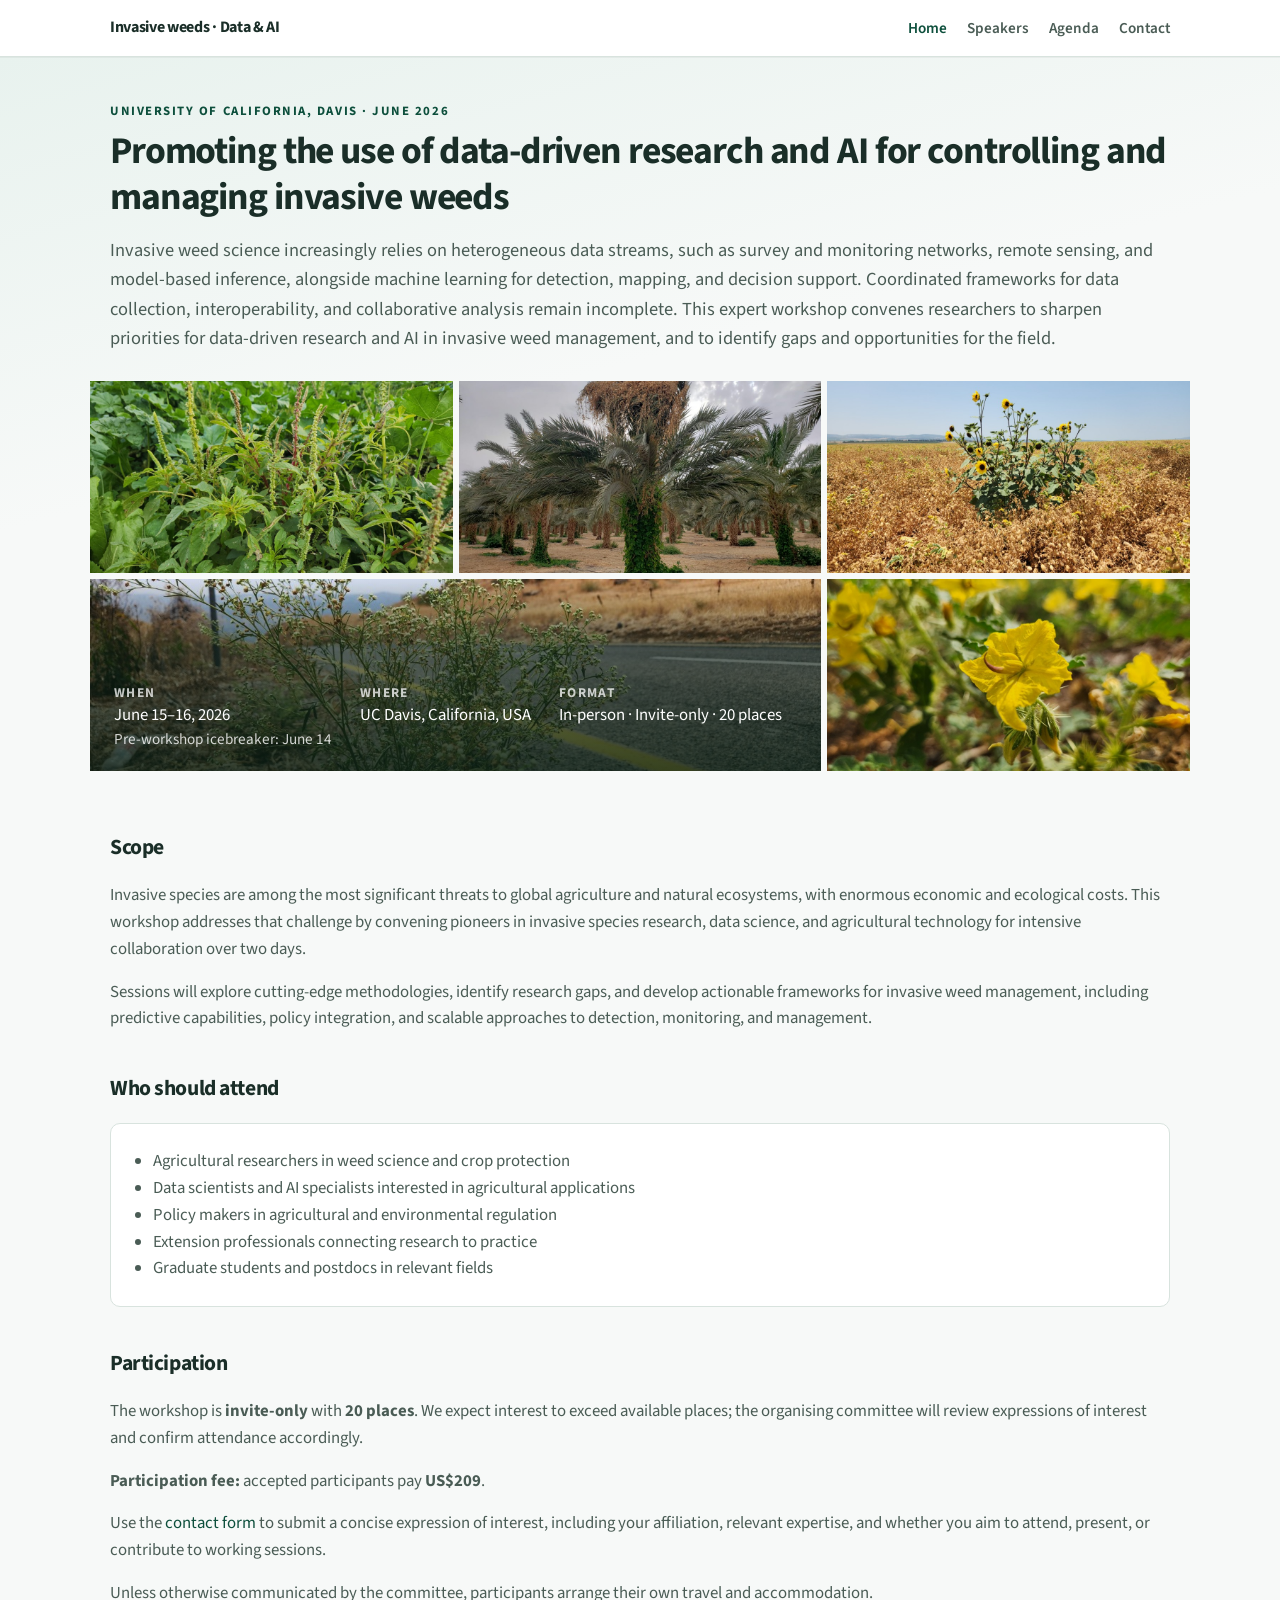
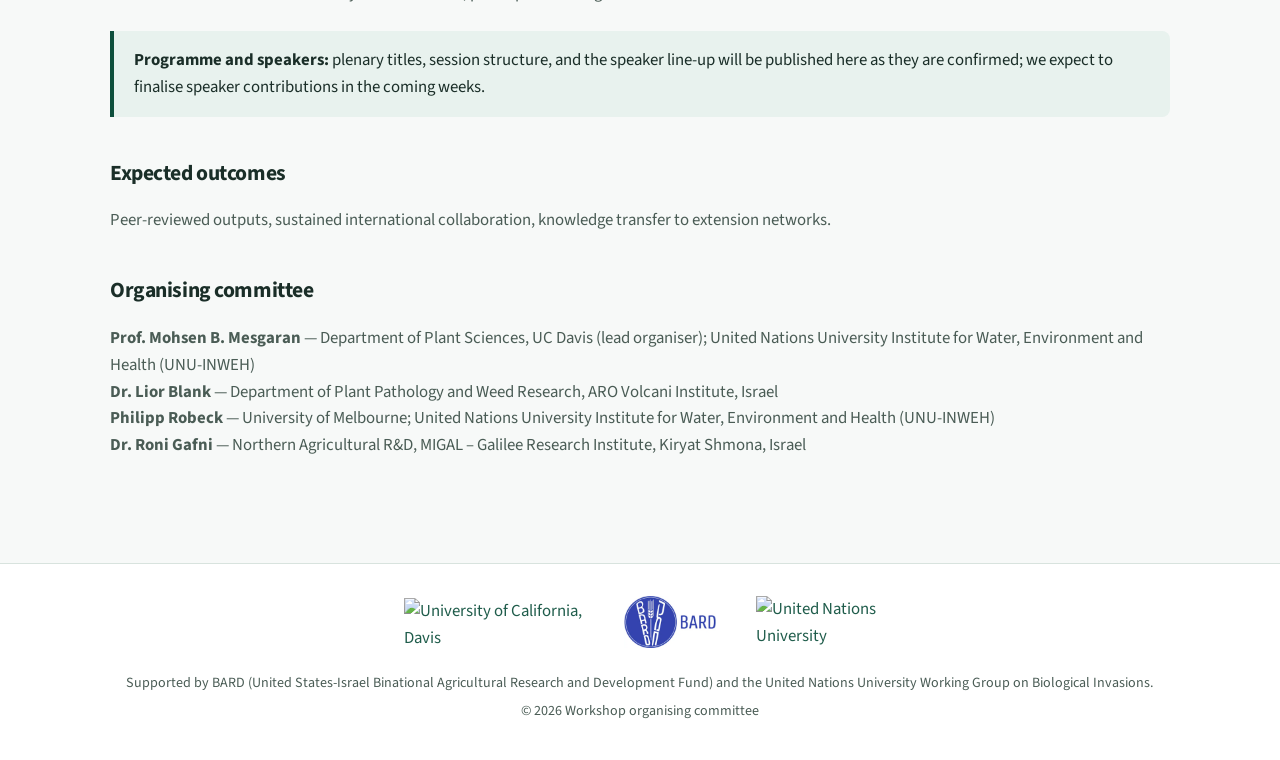
==== commit 0359df46: "image clean up" ====
--- a/index.html
+++ b/index.html
@@ -95,11 +95,7 @@
                   </li>
                   <li>
                     <strong>Format</strong>
-                    In-person only
-                  </li>
-                  <li>
-                    <strong>Participants</strong>
-                    Invite-only; 20 places
+                    In-person · Invite-only · 20 places
                   </li>
                 </ul>
               </div>
--- a/css/styles.css
+++ b/css/styles.css
@@ -348,19 +348,19 @@
 }
 .mosaic-meta li {
   color: #fff;
-  font-size: 0.88rem;
+  font-size: 1.05rem;
   line-height: 1.4;
 }
 .mosaic-meta strong {
   display: block;
-  font-size: 0.67rem;
+  font-size: 0.84rem;
   text-transform: uppercase;
   letter-spacing: 0.1em;
   opacity: 0.75;
   margin-bottom: 0.1rem;
 }
 .mosaic-meta span {
-  font-size: 0.78rem;
+  font-size: 0.95rem;
   opacity: 0.8;
 }
 .btn--ghost {
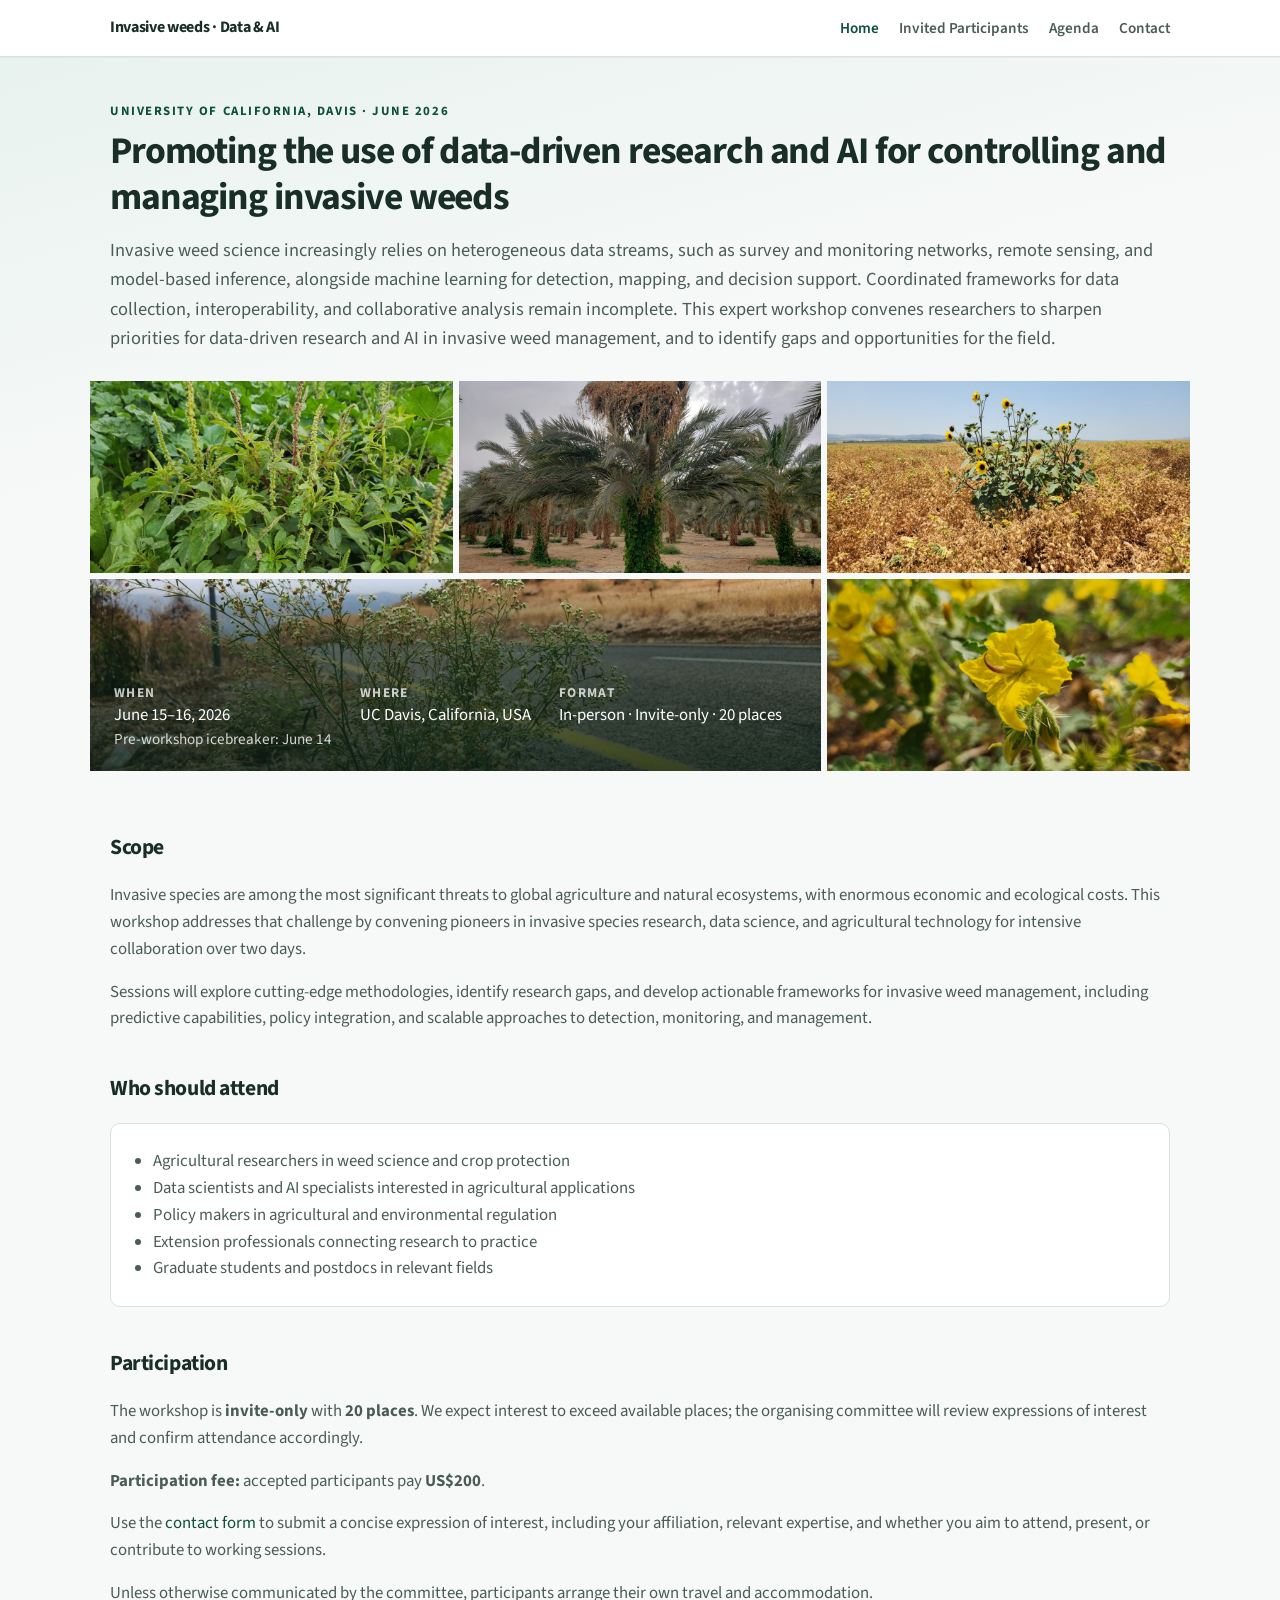
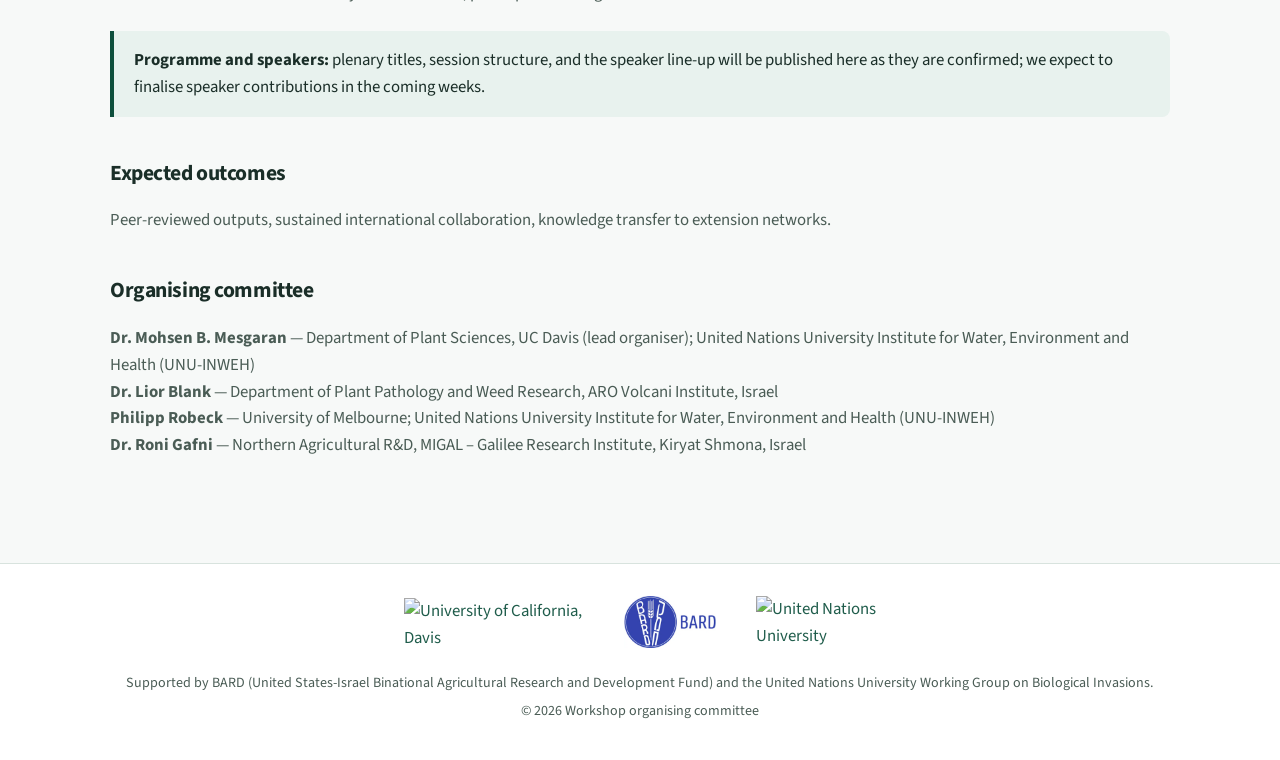
==== commit e3b777db: "invited participants" ====
--- a/index.html
+++ b/index.html
@@ -22,7 +22,7 @@
     <title>Data-driven research &amp; AI for invasive weeds — UC Davis Workshop 2026</title>
     <meta
       name="description"
-      content="Invite-only UC Davis workshop (June 2026): data, models, and AI for invasive weeds. 20 places; US$209 participation fee for accepted attendees. BARD and UNU supported."
+      content="Invite-only UC Davis workshop (June 2026): data, models, and AI for invasive weeds. 20 places; US$200 participation fee for accepted attendees. BARD and UNU supported."
     />
   </head>
   <body>
@@ -35,7 +35,7 @@
           <nav aria-label="Primary">
             <ul class="nav">
               <li><a href="index.html" aria-current="page">Home</a></li>
-              <li><a href="speakers.html">Speakers</a></li>
+              <li><a href="speakers.html">Invited Participants</a></li>
               <li><a href="agenda.html">Agenda</a></li>
               <li><a href="contact.html">Contact</a></li>
             </ul>
@@ -71,7 +71,7 @@
             <div class="photo-mosaic__item">
               <img src="assets/gallery/mosaic-2.jpg" alt="Roadside invasive weed" />
               <div class="photo-mosaic__item-overlay">
-                <a class="btn btn--ghost" href="speakers.html">Meet the speakers</a>
+                <a class="btn btn--ghost" href="speakers.html">Meet the participants</a>
               </div>
             </div>
             <div class="photo-mosaic__item">
@@ -148,7 +148,7 @@
             interest and confirm attendance accordingly.
           </p>
           <p>
-            <strong>Participation fee:</strong> accepted participants pay <strong>US$209</strong>.
+            <strong>Participation fee:</strong> accepted participants pay <strong>US$200</strong>.
           </p>
           <p>
             Use the <a href="contact.html">contact form</a> to submit a concise expression of
@@ -178,7 +178,7 @@
         <section>
           <h2>Organising committee</h2>
           <p>
-            <strong>Prof. Mohsen B. Mesgaran</strong> — Department of Plant Sciences, UC Davis (lead organiser); United Nations University Institute for Water, Environment and Health (UNU-INWEH)<br />
+            <strong>Dr. Mohsen B. Mesgaran</strong> — Department of Plant Sciences, UC Davis (lead organiser); United Nations University Institute for Water, Environment and Health (UNU-INWEH)<br />
             <strong>Dr. Lior Blank</strong> — Department of Plant Pathology and Weed Research, ARO Volcani Institute, Israel<br />
             <strong>Philipp Robeck</strong> — University of Melbourne; United Nations University Institute for Water, Environment and Health (UNU-INWEH)<br />
             <strong>Dr. Roni Gafni</strong> — Northern Agricultural R&amp;D, MIGAL – Galilee Research Institute, Kiryat Shmona, Israel
